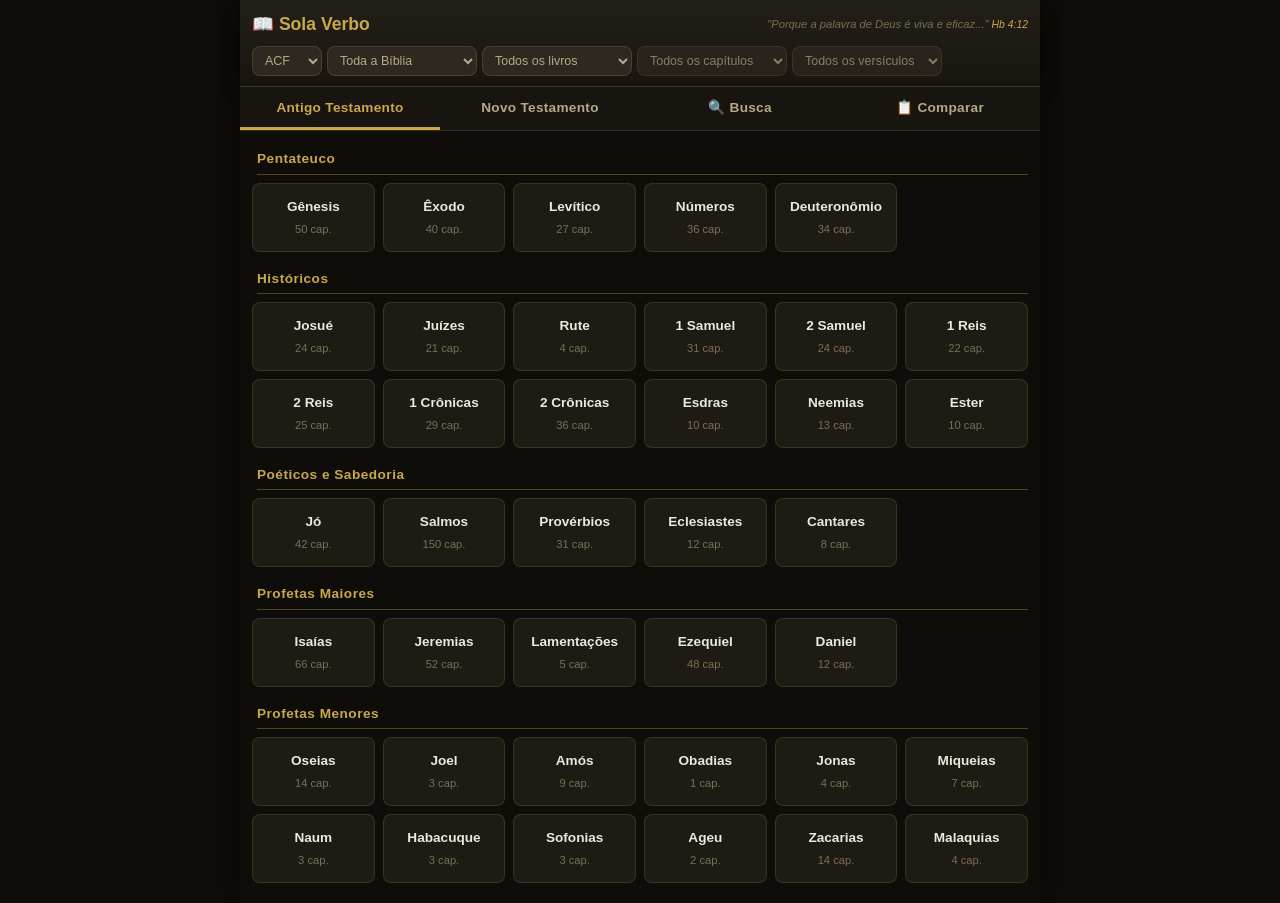
==== index.html @ 36ca5905 "destaque parágrafos" ====
<!DOCTYPE html>
<html lang="pt-BR">
<head>
    <meta charset="UTF-8">
    <meta name="viewport" content="width=device-width, initial-scale=1.0">
    
    <!-- PWA -->
    <link rel="manifest" href="manifest.json">
    <meta name="theme-color" content="#C9A84C">
    <meta name="mobile-web-app-capable" content="yes">
    <meta name="apple-mobile-web-app-capable" content="yes">
    <meta name="apple-mobile-web-app-status-bar-style" content="black-translucent">
    <meta name="apple-mobile-web-app-title" content="Sola Verbo">
    <link rel="apple-touch-icon" href="icon-192.png">

    <title>Sola Verbo - Bíblia de Estudo</title>
    <link rel="icon" type="image/svg+xml" href="favicon.svg">
    <link rel="stylesheet" href="style.css">
</head>
<body>
    <div class="app-container">
        <header class="app-header">
            <div class="header-top">
                <h1>📖 Sola Verbo</h1>
                <span class="header-verse">"Porque a palavra de Deus é viva e eficaz..." <small>Hb 4:12</small></span>
            </div>
            <div class="search-filters">
                <select id="version-selector" class="filter-select version-select">
                    <option value="ACF">ACF</option>
                    <option value="ARA">ARA</option>
                    <option value="ARC">ARC</option>
                    <option value="AS21">AS21</option>
                    <option value="JFAA">JFAA</option>
                    <option value="KJA">KJA</option>
                    <option value="KJF">KJF</option>
                    <option value="NAA">NAA</option>
                    <option value="NBV">NBV</option>
                    <option value="NTLH">NTLH</option>
                    <option value="NVI">NVI</option>
                    <option value="NVT">NVT</option>
                    <option value="TB">TB</option>
                </select>
                <select id="filter-testament" class="filter-select">
                    <option value="all">Toda a Bíblia</option>
                    <option value="old">Antigo Testamento</option>
                    <option value="new">Novo Testamento</option>
                </select>
                <select id="filter-book" class="filter-select">
                    <option value="all">Todos os livros</option>
                </select>
                <select id="filter-chapter" class="filter-select" disabled>
                    <option value="all">Todos os capítulos</option>
                </select>
                <select id="filter-verse" class="filter-select" disabled>
                    <option value="all">Todos os versículos</option>
                </select>
            </div>
        </header>

        <nav class="nav-menu">
            <button class="nav-item active" data-tab="old">Antigo Testamento</button>
            <button class="nav-item" data-tab="new">Novo Testamento</button>
            <button class="nav-item" data-tab="search">🔍 Busca</button>
            <button class="nav-item" data-tab="compare">📋 Comparar</button>
        </nav>

        <main class="main-content">
            <!-- Lista de Livros -->
            <div id="book-list" class="book-list">
                <div class="loading">Carregando livros</div>
            </div>

            <!-- Conteúdo do Capítulo -->
            <div id="chapter-content" class="chapter-content" style="display:none;">
                <div class="chapter-header">
                    <button id="back-button" class="back-button">← Voltar</button>
                    <button id="prev-chapter-btn" class="nav-chapter-btn" title="Capítulo anterior">◀</button>
                    <h2 id="chapter-title"></h2>
                    <button id="next-chapter-btn" class="nav-chapter-btn" title="Próximo capítulo">▶</button>
                    <div class="zoom-controls">
                        <button id="zoom-out-btn" class="zoom-btn" title="Diminuir texto">A-</button>
                        <span id="zoom-level" class="zoom-level">100%</span>
                        <button id="zoom-in-btn" class="zoom-btn" title="Aumentar texto">A+</button>
                        <button id="zoom-reset-btn" class="zoom-btn" title="Restaurar tamanho">↺</button>
                    </div>
                    <div class="audio-controls">
                        <button id="play-chapter" class="audio-button" title="Ouvir capítulo">🔊</button>
                        <button id="pause-chapter" class="audio-button" title="Pausar" style="display:none;">⏸️</button>
                        <button id="stop-chapter" class="audio-button" title="Parar" style="display:none;">⏹️</button>
                        <select id="audio-speed" class="audio-speed" title="Velocidade">
                            <option value="0.5">0.5x</option>
                            <option value="0.75">0.75x</option>
                            <option value="1" selected>1x</option>
                            <option value="1.25">1.25x</option>
                            <option value="1.5">1.5x</option>
                            <option value="2">2x</option>
                        </select>
                    </div>
                    <div class="search-results-nav" style="display:none;">
                        <button id="prev-result" class="nav-result">↑</button>
                        <span id="result-counter">0 de 0</span>
                        <button id="next-result" class="nav-result">↓</button>
                        <button id="show-occurrences" class="occurrences-button">📊</button>
                        <button id="clear-search" class="clear-search-button">✕ Limpar</button>
                        <span class="search-info" id="search-info"></span>
                    </div>
                </div>
                <div id="verses-container"></div>
            </div>

            <!-- Aba de Busca -->
            <div id="search-view" class="search-view" style="display:none;">
                <div class="search-page-container">
                    <div class="search-hero" id="search-hero">
                        <h2>🔍 Busca na Bíblia</h2>
                        <p>Pesquise palavras, frases ou temas em toda a Escritura</p>
                        <div class="search-bar-large">
                            <input type="text" id="search-input-main" class="search-input-large" placeholder="Digite sua busca..." autocomplete="off">
                            <div id="search-history" class="search-history"></div>
                            <button id="search-button-main" class="search-button-large">🔍 Buscar</button>
                        </div>
                        <div class="search-actions-bar">
                            <button id="home-button" class="action-button" title="Início">🏠</button>
                            <button id="favorites-button" class="action-button" title="Favoritos">⭐</button>
                            <button id="dictionary-button" class="action-button" title="Dicionário">📚</button>
                            <button id="scroll-top-button" class="action-button" title="Voltar ao topo">⬆️</button>
                        </div>
                    </div>

                    <div id="search-results-page" class="search-results-page" style="display:none;">
                        <div class="search-results-header">
                            <button id="back-from-results" class="back-button">← Nova Busca</button>
                            <h2>Resultados da Busca</h2>
                            <div class="search-results-summary" id="search-results-summary"></div>
                        </div>
                        <div class="search-results-layout">
                            <aside class="search-results-sidebar" id="search-results-sidebar">
                                <h3>📊 Ocorrências por Livro</h3>
                                <div id="results-occurrences-list"></div>
                            </aside>
                            <div class="search-results-main" id="search-results-main">
                                <div id="results-list"></div>
                            </div>
                        </div>
                    </div>
                </div>
            </div>

            <!-- Aba de Comparação -->
            <div id="compare-view-full" class="compare-view-full" style="display:none;">
                <!-- ... (mantém igual) ... -->
            </div>
        </main>

        <!-- Modais e Rodapé (mantém igual) -->
        <!-- ... -->
    </div>

    <!-- Scripts -->
    <script src="js/config.js"></script>
    <script src="js/data.js"></script>
    <script src="js/navigation.js"></script>
    <script src="js/search.js"></script>
    <script src="js/results.js"></script>
    <script src="js/study.js"></script>
    <script src="js/ui.js"></script>
    <script src="js/audio.js"></script>
    <script src="js/pages.js"></script>
    <script src="js/app.js"></script>
</body>
</html>
---- style.css ----
:root {
    --gold: #C9A84C;
    --gold-light: #F0D898;
    --gold-dark: #7A5E1E;
    --bg: #0F0D0A;
    --bg2: #181410;
    --bg3: #231F18;
    --bg4: #2E2820;
    --surface: #1E1A14;
    --border: rgba(201, 168, 76, 0.18);
    --border2: rgba(201, 168, 76, 0.35);
    --text: #EDE8DC;
    --text2: #B5A989;
    --text3: #7A6F56;
    --highlight: rgba(201, 168, 76, 0.22);
    --highlight-border: rgba(201, 168, 76, 0.7);
    --verse-num: #C9A84C;
    --radius: 12px;
    --radius-sm: 8px;
    --search-hl: rgba(255, 200, 50, 0.35);
    --fav: #E05C7A;
    --accent: #C9A84C;
    --marker-yellow: rgba(255, 235, 59, 0.25);
    --marker-green: rgba(76, 175, 80, 0.25);
    --marker-blue: rgba(33, 150, 243, 0.25);
    --marker-pink: rgba(233, 30, 99, 0.25);
    --marker-orange: rgba(255, 152, 0, 0.25);
    --note-color: #64B5F6;
    --crossref-color: #CE93D8;
}

* { margin: 0; padding: 0; box-sizing: border-box; }

body {
    font-family: -apple-system, BlinkMacSystemFont, 'Segoe UI', Roboto, Oxygen, Ubuntu, sans-serif;
    background-color: var(--bg);
    color: var(--text);
    line-height: 1.6;
    overflow-x: hidden;
}

.app-container {
    max-width: 100vw;
    min-height: 100vh;
    display: flex;
    flex-direction: column;
    background-color: var(--bg);
}

/* ============ HEADER ============ */
.app-header {
    background: linear-gradient(180deg, var(--bg3) 0%, var(--bg2) 100%);
    color: var(--text);
    padding: 10px 12px;
    border-bottom: 1px solid var(--border);
    box-shadow: 0 2px 20px rgba(0,0,0,0.3);
}

.header-top {
    display: flex;
    justify-content: space-between;
    align-items: center;
    margin-bottom: 8px;
    flex-wrap: wrap;
    gap: 8px;
}

.header-top h1 { font-size: 1.1rem; font-weight: 600; color: var(--gold); }

.header-verse { color: var(--text3); font-size: 0.7rem; font-style: italic; text-align: right; line-height: 1.3; }
.header-verse small { color: var(--gold); font-size: 0.65rem; }

/* ============ FILTROS ============ */
.search-filters { display: flex; gap: 5px; width: 100%; margin-top: 6px; }
.filter-select {
    padding: 6px 8px; border-radius: var(--radius-sm); border: 1px solid var(--border);
    background: var(--bg4); color: var(--text2); font-size: 0.78rem; cursor: pointer; flex: 1; max-width: 150px;
    transition: all 0.3s;
}
.filter-select:hover { border-color: var(--border2); }
.filter-select:focus { outline: none; border-color: var(--gold); }
.filter-select option { background: var(--bg3); color: var(--text); }
.version-select { max-width: 70px; }

/* ============ MENU DE NAVEGAÇÃO ============ */
.nav-menu {
    display: flex; background: var(--bg2); border-bottom: 1px solid var(--border);
}
.nav-item {
    flex: 1; padding: 12px 8px; border: none; background: none; color: var(--text2);
    font-weight: 600; cursor: pointer; transition: all 0.3s; border-bottom: 3px solid transparent;
    font-size: 0.85rem; letter-spacing: 0.3px; text-align: center;
}
.nav-item.active { color: var(--gold); border-bottom-color: var(--gold); }
.nav-item:hover { color: var(--gold-light); background: var(--highlight); }

/* ============ LISTA DE LIVROS ============ */
.book-list { display: block; padding: 12px; }

.category-title {
    color: var(--gold); font-size: 0.85rem; font-weight: 700; margin: 16px 0 8px 5px;
    padding-bottom: 4px; border-bottom: 1px solid var(--border2); letter-spacing: 0.5px;
}
.category-title:first-child { margin-top: 5px; }

.category-grid { display: grid; grid-template-columns: repeat(auto-fill, minmax(120px, 1fr)); gap: 8px; margin-bottom: 8px; }

.book-item {
    padding: 12px 10px; background: var(--surface); border-radius: var(--radius-sm);
    text-align: center; font-weight: 500; border: 1px solid var(--border); cursor: pointer;
    transition: all 0.3s; display: flex; flex-direction: column; justify-content: center; gap: 3px;
}
.book-item:hover { border-color: var(--gold); background: var(--highlight); transform: translateY(-2px); }
.book-item:active { transform: scale(0.95); background: var(--gold-dark); color: var(--gold-light); }
.book-name { color: var(--text); font-weight: 600; font-size: 0.85rem; }
.book-chapters { color: var(--text3); font-size: 0.7rem; font-weight: 400; }
.book-item:hover .book-chapters { color: var(--gold-light); }

/* ============ CONTEÚDO DO CAPÍTULO ============ */
.chapter-content { padding: 12px; }
.chapter-header {
    background: var(--surface); padding: 12px; border-radius: var(--radius);
    margin-bottom: 12px; border: 1px solid var(--border); display: flex; align-items: center;
    gap: 8px; flex-wrap: wrap;
}
.chapter-header h2 { flex: 1; font-size: 0.95rem; min-width: 120px; color: var(--gold-light); }
.back-button {
    padding: 6px 12px; background: var(--bg4); color: var(--text2); border: 1px solid var(--border);
    border-radius: var(--radius); cursor: pointer; font-weight: 600; transition: all 0.3s; font-size: 0.8rem;
}
.back-button:hover { background: var(--gold-dark); color: var(--gold-light); border-color: var(--border2); }

/* ============ ÁUDIO ============ */
.audio-controls { display: flex; align-items: center; gap: 4px; }
.audio-button {
    width: 30px; height: 30px; border-radius: 50%; background: var(--bg4); color: var(--text2);
    border: 1px solid var(--border); font-size: 0.8rem; cursor: pointer; transition: all 0.3s;
    display: flex; align-items: center; justify-content: center;
}
.audio-button:hover { background: var(--gold-dark); color: var(--gold-light); border-color: var(--border2); }
.audio-speed {
    padding: 5px 6px; border-radius: var(--radius-sm); border: 1px solid var(--border);
    background: var(--bg4); color: var(--text2); font-size: 0.7rem; cursor: pointer;
}
.audio-speed option { background: var(--bg3); color: var(--text); }

/* ============ RESULTADOS DE BUSCA (NAV) ============ */
.search-results-nav {
    display: flex; align-items: center; gap: 8px; background: var(--highlight);
    padding: 5px 10px; border-radius: var(--radius); font-size: 0.8rem; order: 10;
    width: 100%; justify-content: center; margin-top: 6px; flex-wrap: wrap; border: 1px solid var(--border2);
}
.nav-result {
    background: var(--gold-dark); color: var(--gold-light); border: 1px solid var(--border2);
    width: 28px; height: 28px; border-radius: 50%; cursor: pointer; font-weight: bold; font-size: 0.85rem; transition: all 0.3s;
}
.nav-result:hover { background: var(--gold); color: var(--bg); }
.occurrences-button {
    background: var(--bg4); color: var(--text2); border: 1px solid var(--border);
    padding: 4px 10px; border-radius: var(--radius-sm); cursor: pointer; font-size: 0.75rem; font-weight: bold; transition: all 0.3s;
}
.occurrences-button:hover { background: var(--gold-dark); color: var(--gold-light); border-color: var(--border2); }
.clear-search-button {
    background: var(--fav); color: white; border: none; padding: 4px 10px; border-radius: var(--radius-sm);
    cursor: pointer; font-size: 0.75rem; font-weight: bold; transition: all 0.3s; opacity: 0.8;
}
.clear-search-button:hover { opacity: 1; }
#result-counter { font-weight: bold; color: var(--gold-light); font-size: 0.8rem; }
.search-info { font-size: 0.75rem; color: var(--text3); margin-left: 5px; }

/* ============ VERSÍCULOS ============ */
.verse-container {
    background: var(--surface); padding: 10px 14px; margin: 5px 0;
    border-radius: var(--radius-sm); border: 1px solid var(--border); display: flex;
    gap: 10px; align-items: flex-start; transition: all 0.3s ease;
    border-left: 3px solid transparent; position: relative;
}
.verse-container:hover { border-color: var(--border2); transform: translateX(3px); }
.verse-number {
    min-width: 26px; height: 26px; border-radius: 50%; background: var(--gold-dark);
    color: var(--gold-light); display: flex; align-items: center; justify-content: center;
    font-size: 0.75rem; font-weight: bold; border: 1px solid var(--border2);
}
.verse-text { flex: 1; padding-top: 2px; font-size: 0.9rem; color: var(--text); line-height: 1.7; }
.verse-actions { display: flex; gap: 3px; align-items: center; }
.verse-action-btn {
    background: none; border: none; font-size: 0.85rem; cursor: pointer; padding: 3px;
    opacity: 0.5; transition: all 0.2s; border-radius: 50%; width: 26px; height: 26px;
    display: flex; align-items: center; justify-content: center;
}
.verse-action-btn:hover { opacity: 1; background: var(--border); }

/* Marca-texto */
.marker-palette {
    display: none; position: absolute; top: 100%; right: 0; background: var(--surface);
    border: 1px solid var(--border2); border-radius: var(--radius-sm); padding: 6px;
    z-index: 10; gap: 5px; box-shadow: 0 8px 25px rgba(0,0,0,0.5);
}
.marker-palette.show { display: flex; }
.marker-color { width: 24px; height: 24px; border-radius: 50%; cursor: pointer; border: 2px solid transparent; transition: all 0.2s; }
.marker-color:hover { transform: scale(1.15); border-color: var(--gold-light); }
.marker-color[data-color="yellow"] { background: var(--marker-yellow); }
.marker-color[data-color="green"] { background: var(--marker-green); }
.marker-color[data-color="blue"] { background: var(--marker-blue); }
.marker-color[data-color="pink"] { background: var(--marker-pink); }
.marker-color[data-color="orange"] { background: var(--marker-orange); }
.marker-clear { font-size: 0.65rem; color: var(--text3); cursor: pointer; padding: 3px; }

.note-indicator { font-size: 0.65rem; color: var(--note-color); margin-left: 4px; vertical-align: super; }
.verse-highlight { background: var(--search-hl) !important; border-left: 3px solid var(--gold) !important; }
.current-result { background: rgba(201,168,76,0.35) !important; border-left: 3px solid var(--gold-light) !important; animation: pulse 1.5s infinite; }
@keyframes pulse { 0%,100% { box-shadow: 0 0 0 0 rgba(201,168,76,0.4); } 50% { box-shadow: 0 0 0 8px rgba(201,168,76,0); } }
mark { background-color: var(--search-hl); color: var(--gold-light); padding: 1px 4px; border-radius: 3px; }

/* ============ NAVEGAÇÃO DE CAPÍTULOS ============ */
.chapter-navigation { display: grid; grid-template-columns: repeat(auto-fill, minmax(50px, 1fr)); gap: 6px; margin: 12px 0; }
.chapter-link {
    padding: 10px 5px; background: var(--surface); border-radius: var(--radius-sm);
    text-align: center; border: 1px solid var(--border); cursor: pointer; transition: all 0.3s;
    font-weight: 500; font-size: 0.8rem; color: var(--text2);
}
.chapter-link:hover { background: var(--highlight); color: var(--gold-light); border-color: var(--border2); transform: translateY(-2px); }

/* ============ ABA DE BUSCA ============ */
.search-view { padding: 0; }
.search-page-container { max-width: 700px; margin: 0 auto; padding: 20px 15px; }

.search-hero {
    text-align: center; padding: 30px 20px; background: var(--surface);
    border-radius: var(--radius); border: 1px solid var(--border); margin-bottom: 20px;
}
.search-hero h2 { color: var(--gold); font-size: 1.3rem; margin-bottom: 8px; }
.search-hero p { color: var(--text3); font-size: 0.85rem; margin-bottom: 20px; }

.search-bar-large { display: flex; gap: 8px; max-width: 500px; margin: 0 auto 15px; position: relative; }

.search-input-large {
    flex: 1; padding: 14px 18px; border-radius: var(--radius); border: 2px solid var(--border2);
    background: var(--bg4); color: var(--text); font-size: 1rem; transition: all 0.3s;
}
.search-input-large:focus { outline: none; border-color: var(--gold); box-shadow: 0 0 0 3px rgba(201,168,76,0.15); }
.search-input-large::placeholder { color: var(--text3); }

.search-button-large {
    padding: 14px 24px; border-radius: var(--radius); border: 2px solid var(--border2);
    background: var(--gold-dark); color: var(--gold-light); font-weight: bold;
    cursor: pointer; transition: all 0.3s; font-size: 1rem; white-space: nowrap;
}
.search-button-large:hover { background: var(--gold); color: var(--bg); border-color: var(--gold); }

.search-actions-bar { display: flex; gap: 6px; justify-content: center; }

.action-button {
    width: 32px; height: 32px; border-radius: 50%; background: var(--bg4); color: var(--text2);
    border: 1px solid var(--border); font-size: 0.9rem; cursor: pointer; transition: all 0.3s;
    display: flex; align-items: center; justify-content: center;
}
.action-button:hover { background: var(--gold-dark); color: var(--gold-light); border-color: var(--border2); transform: translateY(-2px); }

/* Histórico */
.search-history {
    position: absolute; top: 100%; left: 0; right: 0; background: var(--surface);
    border-radius: var(--radius); border: 1px solid var(--border2);
    box-shadow: 0 8px 25px rgba(0,0,0,0.5); z-index: 200; max-height: 200px;
    overflow-y: auto; display: none; margin-top: 5px;
}
.search-history.active { display: block; }
.search-history-item {
    padding: 10px 15px; cursor: pointer; border-bottom: 1px solid var(--border);
    color: var(--text); font-size: 0.85rem; display: flex; justify-content: space-between;
    align-items: center; transition: background 0.2s;
}
.search-history-item:hover { background: var(--highlight); }
.search-history-term { flex: 1; }
.search-history-count { font-size: 0.75rem; color: var(--text3); margin-left: 10px; }
.search-history-remove { background: none; border: none; color: var(--fav); cursor: pointer; font-size: 1rem; padding: 0 5px; opacity: 0.7; }
.search-history-remove:hover { opacity: 1; }
.search-history-clear { padding: 10px; text-align: center; color: var(--fav); cursor: pointer; font-size: 0.8rem; font-weight: bold; }
.search-history-clear:hover { background: var(--highlight); }

/* ============ PÁGINA DE RESULTADOS ============ */
.search-results-page { display: none; flex-direction: column; gap: 15px; }
.search-results-header {
    background: var(--surface); padding: 15px; border-radius: var(--radius);
    border: 1px solid var(--border); display: flex; align-items: center; gap: 12px; flex-wrap: wrap;
}
.search-results-header h2 { color: var(--gold); font-size: 1.1rem; flex: 1; }
.search-results-summary { width: 100%; color: var(--text2); font-size: 0.85rem; padding-top: 5px; border-top: 1px solid var(--border); }
.search-results-summary strong { color: var(--gold-light); }

.search-results-layout { display: grid; grid-template-columns: 220px 1fr; gap: 15px; }
.search-results-sidebar {
    background: var(--surface); border-radius: var(--radius); border: 1px solid var(--border);
    padding: 15px; max-height: 60vh; overflow-y: auto; align-self: start;
}
.search-results-sidebar h3 { color: var(--gold); font-size: 0.9rem; margin-bottom: 12px; padding-bottom: 8px; border-bottom: 1px solid var(--border); }

.occurrence-book-item {
    display: flex; justify-content: space-between; align-items: center; padding: 7px 10px;
    border-radius: var(--radius-sm); cursor: pointer; transition: all 0.2s; margin-bottom: 3px; font-size: 0.8rem;
}
.occurrence-book-item:hover { background: var(--highlight); }
.occurrence-book-item.active { background: var(--highlight-border); color: var(--bg); }
.occurrence-book-name { color: var(--text); flex: 1; }
.occurrence-book-badge { background: var(--gold-dark); color: var(--gold-light); padding: 2px 8px; border-radius: 10px; font-size: 0.7rem; font-weight: bold; }

.search-results-main { display: flex; flex-direction: column; gap: 8px; }

.result-card {
    background: var(--surface); border: 1px solid var(--border); border-radius: var(--radius);
    padding: 14px; cursor: pointer; transition: all 0.3s;
}
.result-card:hover { border-color: var(--border2); background: var(--highlight); transform: translateX(3px); }
.result-card-header { display: flex; justify-content: space-between; align-items: center; margin-bottom: 8px; }
.result-reference { color: var(--gold); font-weight: bold; font-size: 0.9rem; }
.result-book-badge { background: var(--bg4); color: var(--text3); padding: 2px 8px; border-radius: 8px; font-size: 0.65rem; }
.result-text { color: var(--text2); font-size: 0.85rem; line-height: 1.6; margin-bottom: 8px; }
.result-actions { display: flex; gap: 6px; }
.result-action-btn {
    background: var(--bg4); color: var(--text2); border: 1px solid var(--border);
    padding: 5px 10px; border-radius: var(--radius-sm); cursor: pointer; font-size: 0.75rem; transition: all 0.3s;
}
.result-action-btn:hover { background: var(--gold-dark); color: var(--gold-light); border-color: var(--border2); }
.results-info-bar { display: flex; justify-content: space-between; align-items: center; padding: 8px 0; color: var(--text3); font-size: 0.75rem; }
.results-sort-btn { background: none; border: 1px solid var(--border); color: var(--text2); padding: 4px 10px; border-radius: var(--radius-sm); cursor: pointer; font-size: 0.75rem; transition: all 0.2s; }
.results-sort-btn:hover { border-color: var(--border2); color: var(--gold-light); }
.no-results-full { text-align: center; padding: 60px 20px; color: var(--text3); }
.no-results-full .icon { font-size: 3rem; margin-bottom: 15px; }

/* ============ COMPARAÇÃO ============ */
.compare-view-full { padding: 15px; }
.compare-controls {
    display: flex; gap: 10px; flex-wrap: wrap; margin-bottom: 15px;
    background: var(--surface); padding: 12px; border-radius: var(--radius); border: 1px solid var(--border);
    align-items: flex-end;
}
.compare-control-item { display: flex; flex-direction: column; gap: 4px; }
.compare-control-item label { color: var(--text3); font-size: 0.7rem; }
.compare-control-item .filter-select { max-width: 140px; }
.compare-go-btn {
    padding: 8px 16px; border-radius: var(--radius-sm); border: 1px solid var(--border2);
    background: var(--gold-dark); color: var(--gold-light); cursor: pointer; font-weight: bold;
    transition: all 0.3s; font-size: 0.85rem;
}
.compare-go-btn:hover { background: var(--gold); color: var(--bg); }
.compare-panes { display: grid; grid-template-columns: 1fr 1fr; gap: 10px; }
.compare-pane-full {
    background: var(--surface); border: 1px solid var(--border); border-radius: var(--radius);
    padding: 10px; max-height: 60vh; overflow-y: auto;
}
.compare-pane-header { color: var(--gold); text-align: center; font-size: 0.9rem; padding: 20px; }

/* ============ MODAIS ============ */
.modal {
    position: fixed; top: 0; left: 0; width: 100%; height: 100%;
    background: rgba(0,0,0,0.7); z-index: 1001; display: flex; align-items: center;
    justify-content: center; backdrop-filter: blur(3px);
}
.modal-content {
    background: var(--bg2); border-radius: var(--radius); width: 90%; max-width: 550px;
    max-height: 80vh; overflow-y: auto; border: 1px solid var(--border2);
    box-shadow: 0 20px 40px rgba(0,0,0,0.6);
}
.modal-header {
    padding: 14px 18px; border-bottom: 1px solid var(--border); display: flex;
    justify-content: space-between; align-items: center; position: sticky; top: 0;
    background: var(--bg2); border-radius: var(--radius) var(--radius) 0 0; z-index: 1;
}
.modal-header h3 { margin: 0; color: var(--gold); font-size: 1rem; }
.close-button {
    background: none; border: none; font-size: 1.4rem; cursor: pointer; color: var(--text3);
    width: 32px; height: 32px; border-radius: 50%; display: flex; align-items: center;
    justify-content: center; transition: all 0.3s;
}
.close-button:hover { background: var(--highlight); color: var(--text); }

.note-textarea {
    width: 100%; min-height: 100px; background: var(--bg4); color: var(--text);
    border: 1px solid var(--border2); border-radius: var(--radius-sm); padding: 10px;
    font-family: inherit; font-size: 0.85rem; resize: vertical; margin: 8px 0;
}
.note-textarea:focus { outline: none; border-color: var(--gold); }
.save-note-btn {
    background: var(--gold-dark); color: var(--gold-light); border: 1px solid var(--border2);
    padding: 7px 14px; border-radius: var(--radius-sm); cursor: pointer; font-weight: bold;
    font-size: 0.8rem; transition: all 0.3s;
}
.save-note-btn:hover { background: var(--gold); color: var(--bg); }

.favorites-list { padding: 10px; }
.favorite-item {
    padding: 10px 12px; border-bottom: 1px solid var(--border); display: flex;
    justify-content: space-between; align-items: center; transition: background 0.3s; cursor: pointer;
}
.favorite-item:hover { background: var(--highlight); }
.favorite-verse { cursor: pointer; color: var(--text); font-weight: 500; flex: 1; font-size: 0.85rem; }
.favorite-verse:hover { color: var(--gold-light); text-decoration: underline; }
.remove-favorite {
    background: var(--fav); color: white; border: none; width: 26px; height: 26px;
    border-radius: 50%; cursor: pointer; font-size: 0.9rem; display: flex; align-items: center;
    justify-content: center; transition: all 0.2s; opacity: 0.7;
}
.remove-favorite:hover { opacity: 1; transform: scale(1.1); }
.no-favorites { text-align: center; padding: 30px; color: var(--text3); font-size: 0.9rem; }

.dictionary-item { padding: 10px 12px; border-bottom: 1px solid var(--border); cursor: pointer; transition: background 0.2s; }
.dictionary-item:hover { background: var(--highlight); }
.dictionary-term { font-weight: bold; color: var(--gold); margin-bottom: 3px; font-size: 0.9rem; }
.dictionary-definition { color: var(--text2); font-size: 0.8rem; line-height: 1.5; }

.occurrences-list { padding: 10px; }
.occurrence-item {
    padding: 10px 12px; border-bottom: 1px solid var(--border); display: flex;
    justify-content: space-between; align-items: center; transition: background 0.3s; cursor: pointer;
}
.occurrence-item:hover { background: var(--highlight); }
.occurrence-book { cursor: pointer; color: var(--text); font-weight: 500; flex: 1; font-size: 0.85rem; }
.occurrence-book:hover { color: var(--gold-light); text-decoration: underline; }
.occurrence-count {
    background: var(--gold-dark); color: var(--gold-light); padding: 4px 10px;
    border-radius: 12px; font-size: 0.75rem; font-weight: bold; border: 1px solid var(--border2);
}
.occurrence-total {
    padding: 14px; text-align: center; font-weight: bold; color: var(--gold-light);
    background: var(--highlight); border-radius: 0 0 var(--radius) var(--radius); border-top: 1px solid var(--border);
}

.content-page-wrapper { padding: 15px 18px; max-height: 60vh; overflow-y: auto; }
.content-section { margin-bottom: 18px; }
.content-section h3 { color: var(--gold); font-size: 0.95rem; margin-bottom: 8px; padding-bottom: 5px; border-bottom: 1px solid var(--border); }

/* ============ RODAPÉ ============ */
.app-footer {
    background: linear-gradient(180deg, var(--bg3) 0%, var(--bg2) 100%);
    border-top: 2px solid var(--border2); margin-top: auto; padding: 0;
}
.footer-container { max-width: 900px; margin: 0 auto; padding: 25px 18px 12px; }
.footer-top { display: grid; grid-template-columns: repeat(auto-fit, minmax(140px, 1fr)); gap: 20px; margin-bottom: 20px; padding-bottom: 15px; border-bottom: 1px solid var(--border); }
.footer-col h4 { color: var(--gold); font-size: 0.85rem; font-weight: 700; margin-bottom: 10px; }
.footer-col p { color: var(--text3); font-size: 0.75rem; line-height: 1.5; }
.footer-col ul { list-style: none; padding: 0; }
.footer-col ul li { margin-bottom: 5px; }
.footer-col ul li a { color: var(--text2); font-size: 0.75rem; text-decoration: none; transition: all 0.3s; cursor: pointer; }
.footer-col ul li a:hover { color: var(--gold-light); padding-left: 4px; }
.footer-contact li { color: var(--text3); font-size: 0.75rem; margin-bottom: 5px; }
.footer-bottom { display: flex; justify-content: space-between; align-items: center; flex-wrap: wrap; gap: 8px; font-size: 0.7rem; color: var(--text3); padding-top: 8px; }
.footer-bottom a { color: var(--text2); text-decoration: none; transition: color 0.3s; }
.footer-bottom a:hover { color: var(--gold-light); }
.footer-separator { color: var(--border2); margin: 0 6px; }

.loading { text-align: center; padding: 40px; color: var(--text3); font-size: 0.9rem; }
.loading::after { content: '...'; animation: loading 1.5s infinite; }
@keyframes loading { 0%,20%{content:'.';} 40%{content:'..';} 60%,100%{content:'...';} }

::-webkit-scrollbar { width: 5px; }
::-webkit-scrollbar-track { background: var(--bg); }
::-webkit-scrollbar-thumb { background: var(--border2); border-radius: 3px; }
::-webkit-scrollbar-thumb:hover { background: var(--gold-dark); }

@media (max-width:768px) {
    .search-results-layout { grid-template-columns: 1fr; }
    .search-results-sidebar { position: static; max-height: none; order: -1; }
    .compare-panes { grid-template-columns: 1fr; }
    .footer-top { grid-template-columns: repeat(2, 1fr); }
}

@media (max-width:480px) {
    .header-top h1 { font-size: 0.9rem; }
    .app-header { padding: 8px 10px; }
    .search-filters { flex-wrap: wrap; gap: 4px; }
    .filter-select { flex: 1 1 45%; max-width: none; font-size: 0.72rem; padding: 5px 6px; }
    .version-select { max-width: 55px; }
    .nav-item { padding: 10px 5px; font-size: 0.75rem; }
    .category-grid { grid-template-columns: repeat(3, 1fr); gap: 5px; }
    .book-item { padding: 8px 5px; font-size: 0.7rem; }
    .book-name { font-size: 0.7rem; }
    .book-chapters { font-size: 0.6rem; }
    .chapter-navigation { grid-template-columns: repeat(5,1fr); }
    .footer-top { grid-template-columns: 1fr 1fr; }
}

@media (min-width:768px) {
    .app-container { max-width: 800px; margin: 0 auto; box-shadow: 0 0 40px rgba(0,0,0,0.5); }
    .category-grid { grid-template-columns: repeat(6, 1fr); }
    .chapter-navigation { grid-template-columns: repeat(8, 1fr); }
}

/* ============ VERSÍCULOS EM PARÁGRAFO ============ */
.paragraph-toolbar {
    display: flex;
    gap: 8px;
    padding: 8px 12px;
    background: var(--surface);
    border-radius: var(--radius-sm);
    border: 1px solid var(--border);
    margin-bottom: 10px;
    position: relative;
}

.toolbar-btn {
    background: var(--bg4);
    color: var(--text2);
    border: 1px solid var(--border);
    padding: 5px 10px;
    border-radius: var(--radius-sm);
    cursor: pointer;
    font-size: 0.8rem;
    transition: all 0.2s;
}

.toolbar-btn:hover {
    background: var(--gold-dark);
    color: var(--gold-light);
    border-color: var(--border2);
}

.verse-inline {
    position: relative;
    transition: background 0.3s;
    border-radius: 3px;
    padding: 1px 2px;
    cursor: pointer;
}

.verse-inline:hover {
    background: rgba(201, 168, 76, 0.1);
    outline: 1px solid var(--border);
}

.verse-inline.selected-for-marker {
    outline: 2px solid var(--gold) !important;
    background: rgba(201, 168, 76, 0.15) !important;
}

.verse-number-inline {
    font-size: 0.65rem;
    font-weight: bold;
    color: var(--verse-num);
    margin-right: 3px;
    vertical-align: super;
    cursor: pointer;
}

.verse-text-inline {
    margin-right: 4px;
}

.verse-actions-inline {
    display: inline-block;
    opacity: 0;
    transition: opacity 0.2s;
    margin-left: 2px;
}

.verse-inline:hover .verse-actions-inline {
    opacity: 1;
}

.verse-action-btn-inline {
    background: none;
    border: none;
    font-size: 0.7rem;
    cursor: pointer;
    padding: 1px 2px;
    opacity: 0.6;
    transition: all 0.2s;
    vertical-align: middle;
}

.verse-action-btn-inline:hover {
    opacity: 1;
    transform: scale(1.2);
}

/* REMOVER - Linhas pontilhadas */
/*.verse-has-note-inline {
    border-bottom: 2px dotted var(--note-color);
}

.verse-has-crossref-inline {
    border-bottom: 2px dotted var(--crossref-color);
}*/


/* Highlight no parágrafo */
.verse-highlight {
    background: var(--search-hl) !important;
    border-radius: 3px;
}

.current-result {
    background: rgba(201,168,76,0.35) !important;
    animation: pulse 1.5s infinite;
    border-radius: 3px;
}

.verses-paragraph.compact .verse-text-inline {
    display: inline;
}

.verses-paragraph.compact .verse-inline {
    display: inline;
}

/* ============ INDICADORES DE CAPÍTULO ============ */
.chapter-start-indicator {
    text-align: center;
    margin-bottom: 20px;
    padding-bottom: 15px;
    border-bottom: 2px solid var(--border2);
}

.chapter-start-label {
    color: var(--gold);
    font-size: 0.85rem;
    font-weight: 700;
    letter-spacing: 2px;
    text-transform: uppercase;
    background: var(--surface);
    padding: 5px 20px;
    border-radius: 20px;
    border: 1px solid var(--border2);
}

/* Letra capitular (primeira letra grande) */
.first-verse {
    display: inline;
}

.drop-cap {
    float: left;
    font-size: 3.5rem;
    font-weight: 700;
    line-height: 0.8;
    margin-right: 8px;
    margin-top: 2px;
    color: var(--gold);
    font-family: 'Georgia', 'Times New Roman', serif;
    text-shadow: 1px 1px 2px rgba(0,0,0,0.5);
}

/* Indicador de fim de capítulo */
.chapter-end-indicator {
    text-align: center;
    margin-top: 25px;
    padding-top: 15px;
    border-top: 2px solid var(--border2);
    display: flex;
    align-items: center;
    justify-content: center;
    gap: 10px;
}

.chapter-end-symbol {
    color: var(--gold);
    font-size: 1.2rem;
}

.chapter-end-label {
    color: var(--text3);
    font-size: 0.75rem;
    font-style: italic;
    letter-spacing: 1px;
}

/* Botões de navegação de capítulo */
.nav-chapter-btn {
    width: 32px;
    height: 32px;
    border-radius: 50%;
    background: var(--bg4);
    color: var(--text2);
    border: 1px solid var(--border);
    font-size: 0.8rem;
    cursor: pointer;
    transition: all 0.3s;
    display: flex;
    align-items: center;
    justify-content: center;
    flex-shrink: 0;
}

.nav-chapter-btn:hover {
    background: var(--gold-dark);
    color: var(--gold-light);
    border-color: var(--border2);
}

.nav-chapter-btn:active {
    transform: scale(0.9);
}

.nav-chapter-btn:disabled {
    opacity: 0.3;
    cursor: not-allowed;
}

.nav-chapter-btn:disabled:hover {
    background: var(--bg4);
    color: var(--text2);
    border-color: var(--border);
}

/* ============ INDICADORES DE PARÁGRAFO ============ */
.verse-inline.paragraph-start {
    display: block;
    margin-top: 12px;
    text-indent: 0;
}

.verse-inline.paragraph-start::before {
    content: '';
    display: block;
    height: 8px;
}

.paragraph-marker {
    color: var(--gold);
    font-size: 0.6rem;
    margin-right: 6px;
    vertical-align: middle;
    opacity: 0.6;
}

/* Alternar visibilidade dos marcadores */
.show-paragraph-markers .paragraph-marker {
    opacity: 1;
}

.hide-paragraph-markers .paragraph-marker {
    opacity: 0;
}

/* ============ CONTROLES DE ZOOM ============ */
.zoom-controls {
    display: flex;
    align-items: center;
    gap: 4px;
    background: var(--bg4);
    border-radius: var(--radius-sm);
    padding: 3px 6px;
    border: 1px solid var(--border);
}

.zoom-btn {
    width: 28px;
    height: 28px;
    border-radius: 50%;
    background: transparent;
    color: var(--text2);
    border: none;
    font-size: 0.75rem;
    font-weight: bold;
    cursor: pointer;
    transition: all 0.2s;
    display: flex;
    align-items: center;
    justify-content: center;
}

.zoom-btn:hover {
    background: var(--gold-dark);
    color: var(--gold-light);
}

.zoom-btn:active {
    transform: scale(0.9);
}

.zoom-level {
    color: var(--text3);
    font-size: 0.7rem;
    min-width: 36px;
    text-align: center;
    cursor: pointer;
}

.zoom-level:hover {
    color: var(--gold-light);
}

.verses-paragraph {
    background: var(--surface);
    border: 1px solid var(--border);
    border-radius: var(--radius);
    padding: 20px 18px;
    line-height: 2.2;
    text-align: justify;
    font-size: 95%;
    color: var(--text);
    transition: font-size 0.3s ease;
}

/* ============ FUNDO ALTERNADO PARA PARÁGRAFOS ============ */
.paragraph-block {
    display: block;
    padding: 8px 12px;
    margin: 2px 0;
    border-radius: var(--radius-sm);
    transition: background 0.3s;
}

.paragraph-block.odd {
    background: rgba(201, 168, 76, 0.03);
}

.paragraph-block.even {
    background: rgba(201, 168, 76, 0.06);
}

.paragraph-block:hover {
    background: rgba(201, 168, 76, 0.12) !important;
}

/* Ajuste para manter o texto fluido dentro do bloco */
.paragraph-block .verse-inline {
    display: inline;
}

.paragraph-block .paragraph-marker {
    color: var(--gold);
    font-size: 0.6rem;
    margin-right: 6px;
    vertical-align: middle;
    opacity: 0.5;
}
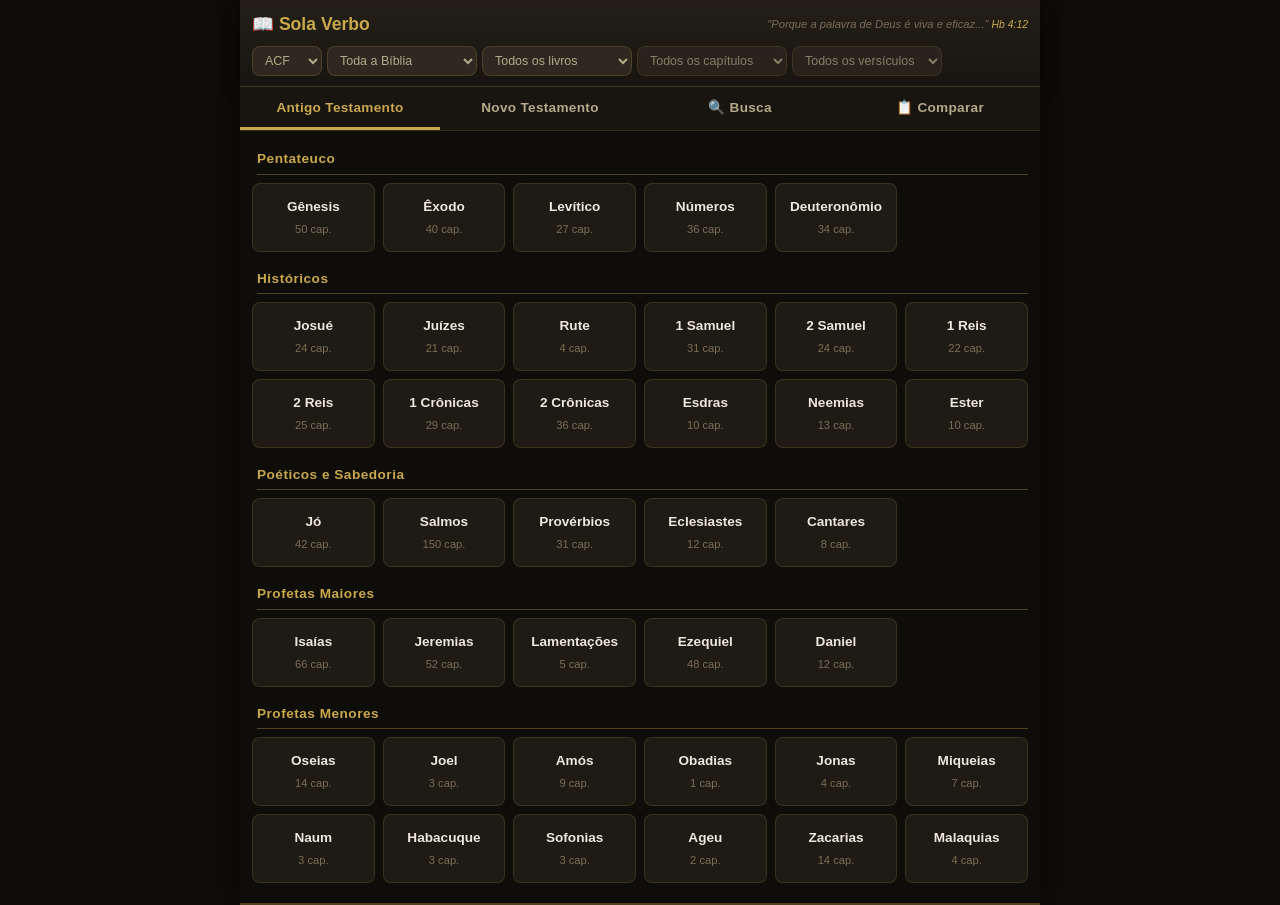
==== commit fc015ed6: "consertado, notas, referencias" ====
--- a/index.html
+++ b/index.html
@@ -1,171 +1,354 @@
 <!DOCTYPE html>
 <html lang="pt-BR">
-<head>
-    <meta charset="UTF-8">
-    <meta name="viewport" content="width=device-width, initial-scale=1.0">
-    
-    <!-- PWA -->
-    <link rel="manifest" href="manifest.json">
-    <meta name="theme-color" content="#C9A84C">
-    <meta name="mobile-web-app-capable" content="yes">
-    <meta name="apple-mobile-web-app-capable" content="yes">
-    <meta name="apple-mobile-web-app-status-bar-style" content="black-translucent">
-    <meta name="apple-mobile-web-app-title" content="Sola Verbo">
-    <link rel="apple-touch-icon" href="icon-192.png">
-
-    <title>Sola Verbo - Bíblia de Estudo</title>
-    <link rel="icon" type="image/svg+xml" href="favicon.svg">
-    <link rel="stylesheet" href="style.css">
-</head>
-<body>
-    <div class="app-container">
-        <header class="app-header">
-            <div class="header-top">
-                <h1>📖 Sola Verbo</h1>
-                <span class="header-verse">"Porque a palavra de Deus é viva e eficaz..." <small>Hb 4:12</small></span>
-            </div>
-            <div class="search-filters">
-                <select id="version-selector" class="filter-select version-select">
-                    <option value="ACF">ACF</option>
-                    <option value="ARA">ARA</option>
-                    <option value="ARC">ARC</option>
-                    <option value="AS21">AS21</option>
-                    <option value="JFAA">JFAA</option>
-                    <option value="KJA">KJA</option>
-                    <option value="KJF">KJF</option>
-                    <option value="NAA">NAA</option>
-                    <option value="NBV">NBV</option>
-                    <option value="NTLH">NTLH</option>
-                    <option value="NVI">NVI</option>
-                    <option value="NVT">NVT</option>
-                    <option value="TB">TB</option>
-                </select>
-                <select id="filter-testament" class="filter-select">
-                    <option value="all">Toda a Bíblia</option>
-                    <option value="old">Antigo Testamento</option>
-                    <option value="new">Novo Testamento</option>
-                </select>
-                <select id="filter-book" class="filter-select">
-                    <option value="all">Todos os livros</option>
-                </select>
-                <select id="filter-chapter" class="filter-select" disabled>
-                    <option value="all">Todos os capítulos</option>
-                </select>
-                <select id="filter-verse" class="filter-select" disabled>
-                    <option value="all">Todos os versículos</option>
-                </select>
-            </div>
-        </header>
-
-        <nav class="nav-menu">
-            <button class="nav-item active" data-tab="old">Antigo Testamento</button>
-            <button class="nav-item" data-tab="new">Novo Testamento</button>
-            <button class="nav-item" data-tab="search">🔍 Busca</button>
-            <button class="nav-item" data-tab="compare">📋 Comparar</button>
-        </nav>
-
-        <main class="main-content">
-            <!-- Lista de Livros -->
-            <div id="book-list" class="book-list">
-                <div class="loading">Carregando livros</div>
-            </div>
-
-            <!-- Conteúdo do Capítulo -->
-            <div id="chapter-content" class="chapter-content" style="display:none;">
-                <div class="chapter-header">
-                    <button id="back-button" class="back-button">← Voltar</button>
-                    <button id="prev-chapter-btn" class="nav-chapter-btn" title="Capítulo anterior">◀</button>
-                    <h2 id="chapter-title"></h2>
-                    <button id="next-chapter-btn" class="nav-chapter-btn" title="Próximo capítulo">▶</button>
-                    <div class="zoom-controls">
-                        <button id="zoom-out-btn" class="zoom-btn" title="Diminuir texto">A-</button>
-                        <span id="zoom-level" class="zoom-level">100%</span>
-                        <button id="zoom-in-btn" class="zoom-btn" title="Aumentar texto">A+</button>
-                        <button id="zoom-reset-btn" class="zoom-btn" title="Restaurar tamanho">↺</button>
+    <head>
+        <meta charset="UTF-8">
+        <meta name="viewport" content="width=device-width, initial-scale=1.0">
+
+        <!-- PWA -->
+        <link rel="manifest" href="manifest.json">
+        <meta name="theme-color" content="#C9A84C">
+        <meta name="mobile-web-app-capable" content="yes">
+        <meta name="apple-mobile-web-app-capable" content="yes">
+        <meta name="apple-mobile-web-app-status-bar-style"
+            content="black-translucent">
+        <meta name="apple-mobile-web-app-title" content="Sola Verbo">
+        <link rel="apple-touch-icon" href="icon-192.png">
+
+        <title>Sola Verbo - Bíblia de Estudo</title>
+        <link rel="icon" type="image/svg+xml" href="favicon.svg">
+        <link rel="stylesheet" href="style.css">
+    </head>
+    <body>
+        <div class="app-container">
+            <header class="app-header">
+                <div class="header-top">
+                    <h1>📖 Sola Verbo</h1>
+                    <span
+                        class="header-verse">"Porque a palavra de Deus é viva e eficaz..."
+                        <small>Hb 4:12</small></span>
+                </div>
+                <div class="search-filters">
+                    <select id="version-selector"
+                        class="filter-select version-select">
+                        <option value="ACF">ACF</option>
+                        <option value="ARA">ARA</option>
+                        <option value="ARC">ARC</option>
+                        <option value="AS21">AS21</option>
+                        <option value="JFAA">JFAA</option>
+                        <option value="KJA">KJA</option>
+                        <option value="KJF">KJF</option>
+                        <option value="NAA">NAA</option>
+                        <option value="NBV">NBV</option>
+                        <option value="NTLH">NTLH</option>
+                        <option value="NVI">NVI</option>
+                        <option value="NVT">NVT</option>
+                        <option value="TB">TB</option>
+                    </select>
+                    <select id="filter-testament" class="filter-select">
+                        <option value="all">Toda a Bíblia</option>
+                        <option value="old">Antigo Testamento</option>
+                        <option value="new">Novo Testamento</option>
+                    </select>
+                    <select id="filter-book" class="filter-select">
+                        <option value="all">Todos os livros</option>
+                    </select>
+                    <select id="filter-chapter" class="filter-select" disabled>
+                        <option value="all">Todos os capítulos</option>
+                    </select>
+                    <select id="filter-verse" class="filter-select" disabled>
+                        <option value="all">Todos os versículos</option>
+                    </select>
+                </div>
+            </header>
+
+            <nav class="nav-menu">
+                <button class="nav-item active" data-tab="old">Antigo
+                    Testamento</button>
+                <button class="nav-item" data-tab="new">Novo Testamento</button>
+                <button class="nav-item" data-tab="search">🔍 Busca</button>
+                <button class="nav-item" data-tab="compare">📋 Comparar</button>
+            </nav>
+
+            <main class="main-content">
+                <!-- Lista de Livros -->
+                <div id="book-list" class="book-list">
+                    <div class="loading">Carregando livros</div>
+                </div>
+
+                <!-- Conteúdo do Capítulo -->
+                <div id="chapter-content" class="chapter-content"
+                    style="display:none;">
+                    <div class="chapter-header">
+                        <button id="back-button" class="back-button">←
+                            Voltar</button>
+                        <button id="prev-chapter-btn" class="nav-chapter-btn"
+                            title="Capítulo anterior">◀</button>
+                        <h2 id="chapter-title"></h2>
+                        <button id="next-chapter-btn" class="nav-chapter-btn"
+                            title="Próximo capítulo">▶</button>
+                        <div class="zoom-controls">
+                            <button id="zoom-out-btn" class="zoom-btn"
+                                title="Diminuir texto">A-</button>
+                            <span id="zoom-level" class="zoom-level">100%</span>
+                            <button id="zoom-in-btn" class="zoom-btn"
+                                title="Aumentar texto">A+</button>
+                            <button id="zoom-reset-btn" class="zoom-btn"
+                                title="Restaurar tamanho">↺</button>
+                        </div>
+                        <div class="audio-controls">
+                            <button id="play-chapter" class="audio-button"
+                                title="Ouvir capítulo">🔊</button>
+                            <button id="pause-chapter" class="audio-button"
+                                title="Pausar" style="display:none;">⏸️</button>
+                            <button id="stop-chapter" class="audio-button"
+                                title="Parar" style="display:none;">⏹️</button>
+                            <select id="audio-speed" class="audio-speed"
+                                title="Velocidade">
+                                <option value="0.5">0.5x</option>
+                                <option value="0.75">0.75x</option>
+                                <option value="1" selected>1x</option>
+                                <option value="1.25">1.25x</option>
+                                <option value="1.5">1.5x</option>
+                                <option value="2">2x</option>
+                            </select>
+                        </div>
+                        <div class="search-results-nav" style="display:none;">
+                            <button id="prev-result"
+                                class="nav-result">↑</button>
+                            <span id="result-counter">0 de 0</span>
+                            <button id="next-result"
+                                class="nav-result">↓</button>
+                            <button id="show-occurrences"
+                                class="occurrences-button">📊</button>
+                            <button id="clear-search"
+                                class="clear-search-button">✕ Limpar</button>
+                            <span class="search-info" id="search-info"></span>
+                        </div>
                     </div>
-                    <div class="audio-controls">
-                        <button id="play-chapter" class="audio-button" title="Ouvir capítulo">🔊</button>
-                        <button id="pause-chapter" class="audio-button" title="Pausar" style="display:none;">⏸️</button>
-                        <button id="stop-chapter" class="audio-button" title="Parar" style="display:none;">⏹️</button>
-                        <select id="audio-speed" class="audio-speed" title="Velocidade">
-                            <option value="0.5">0.5x</option>
-                            <option value="0.75">0.75x</option>
-                            <option value="1" selected>1x</option>
-                            <option value="1.25">1.25x</option>
-                            <option value="1.5">1.5x</option>
-                            <option value="2">2x</option>
-                        </select>
+                    <div id="verses-container"></div>
+                </div>
+
+                <!-- Aba de Busca -->
+                <div id="search-view" class="search-view" style="display:none;">
+                    <div class="search-page-container">
+                        <div class="search-hero" id="search-hero">
+                            <h2>🔍 Busca na Bíblia</h2>
+                            <p>Pesquise palavras, frases ou temas em toda a
+                                Escritura</p>
+                            <div class="search-bar-large">
+                                <input type="text" id="search-input-main"
+                                    class="search-input-large"
+                                    placeholder="Digite sua busca..."
+                                    autocomplete="off">
+                                <div id="search-history"
+                                    class="search-history"></div>
+                                <button id="search-button-main"
+                                    class="search-button-large">🔍
+                                    Buscar</button>
+                            </div>
+                            <div class="search-actions-bar">
+                                <button id="home-button" class="action-button"
+                                    title="Início">🏠</button>
+                                <button id="favorites-button"
+                                    class="action-button"
+                                    title="Favoritos">⭐</button>
+                                <button id="dictionary-button"
+                                    class="action-button"
+                                    title="Dicionário">📚</button>
+                                <button id="scroll-top-button"
+                                    class="action-button"
+                                    title="Voltar ao topo">⬆️</button>
+                            </div>
+                        </div>
+
+                        <div id="search-results-page"
+                            class="search-results-page" style="display:none;">
+                            <div class="search-results-header">
+                                <button id="back-from-results"
+                                    class="back-button">← Nova Busca</button>
+                                <h2>Resultados da Busca</h2>
+                                <div class="search-results-summary"
+                                    id="search-results-summary"></div>
+                            </div>
+                            <div class="search-results-layout">
+                                <aside class="search-results-sidebar"
+                                    id="search-results-sidebar">
+                                    <h3>📊 Ocorrências por Livro</h3>
+                                    <div id="results-occurrences-list"></div>
+                                </aside>
+                                <div class="search-results-main"
+                                    id="search-results-main">
+                                    <div id="results-list"></div>
+                                </div>
+                            </div>
+                        </div>
                     </div>
-                    <div class="search-results-nav" style="display:none;">
-                        <button id="prev-result" class="nav-result">↑</button>
-                        <span id="result-counter">0 de 0</span>
-                        <button id="next-result" class="nav-result">↓</button>
-                        <button id="show-occurrences" class="occurrences-button">📊</button>
-                        <button id="clear-search" class="clear-search-button">✕ Limpar</button>
-                        <span class="search-info" id="search-info"></span>
+                </div>
+
+                <!-- Aba de Comparação -->
+                <div id="compare-view-full" class="compare-view-full"
+                    style="display:none;">
+                    <div class="compare-controls">
+                        <div class="compare-control-item">
+                            <label>Versão 1:</label>
+                            <select id="compare-version-1"
+                                class="filter-select">
+                                <option value="ACF">ACF</option>
+                                <option value="ARA">ARA</option>
+                                <option value="ARC">ARC</option>
+                                <option value="AS21">AS21</option>
+                                <option value="JFAA">JFAA</option>
+                                <option value="KJA">KJA</option>
+                                <option value="KJF">KJF</option>
+                                <option value="NAA">NAA</option>
+                                <option value="NBV">NBV</option>
+                                <option value="NTLH">NTLH</option>
+                                <option value="NVI">NVI</option>
+                                <option value="NVT">NVT</option>
+                                <option value="TB">TB</option>
+                            </select>
+                        </div>
+                        <div class="compare-control-item">
+                            <label>Livro:</label>
+                            <select id="compare-book" class="filter-select">
+                                <option value>Selecione um livro</option>
+                            </select>
+                        </div>
+                        <div class="compare-control-item">
+                            <label>Capítulo:</label>
+                            <select id="compare-chapter" class="filter-select"
+                                disabled>
+                                <option value>Selecione</option>
+                            </select>
+                        </div>
+                        <div class="compare-control-item">
+                            <label>Versão 2:</label>
+                            <select id="compare-version-2"
+                                class="filter-select">
+                                <option value="ACF">ACF</option>
+                                <option value="ARA" selected>ARA</option>
+                                <option value="ARC">ARC</option>
+                                <option value="AS21">AS21</option>
+                                <option value="JFAA">JFAA</option>
+                                <option value="KJA">KJA</option>
+                                <option value="KJF">KJF</option>
+                                <option value="NAA">NAA</option>
+                                <option value="NBV">NBV</option>
+                                <option value="NTLH">NTLH</option>
+                                <option value="NVI">NVI</option>
+                                <option value="NVT">NVT</option>
+                                <option value="TB">TB</option>
+                            </select>
+                        </div>
+                        <button id="compare-btn-go" class="compare-go-btn">🔄
+                            Comparar</button>
                     </div>
-                </div>
-                <div id="verses-container"></div>
-            </div>
-
-            <!-- Aba de Busca -->
-            <div id="search-view" class="search-view" style="display:none;">
-                <div class="search-page-container">
-                    <div class="search-hero" id="search-hero">
-                        <h2>🔍 Busca na Bíblia</h2>
-                        <p>Pesquise palavras, frases ou temas em toda a Escritura</p>
-                        <div class="search-bar-large">
-                            <input type="text" id="search-input-main" class="search-input-large" placeholder="Digite sua busca..." autocomplete="off">
-                            <div id="search-history" class="search-history"></div>
-                            <button id="search-button-main" class="search-button-large">🔍 Buscar</button>
-                        </div>
-                        <div class="search-actions-bar">
-                            <button id="home-button" class="action-button" title="Início">🏠</button>
-                            <button id="favorites-button" class="action-button" title="Favoritos">⭐</button>
-                            <button id="dictionary-button" class="action-button" title="Dicionário">📚</button>
-                            <button id="scroll-top-button" class="action-button" title="Voltar ao topo">⬆️</button>
+                    <div class="compare-panes">
+                        <div class="compare-pane-full" id="compare-pane-1">
+                            <div class="compare-pane-header">Selecione um livro
+                                e capítulo</div>
+                        </div>
+                        <div class="compare-pane-full" id="compare-pane-2">
+                            <div class="compare-pane-header">Selecione um livro
+                                e capítulo</div>
                         </div>
                     </div>
-
-                    <div id="search-results-page" class="search-results-page" style="display:none;">
-                        <div class="search-results-header">
-                            <button id="back-from-results" class="back-button">← Nova Busca</button>
-                            <h2>Resultados da Busca</h2>
-                            <div class="search-results-summary" id="search-results-summary"></div>
-                        </div>
-                        <div class="search-results-layout">
-                            <aside class="search-results-sidebar" id="search-results-sidebar">
-                                <h3>📊 Ocorrências por Livro</h3>
-                                <div id="results-occurrences-list"></div>
-                            </aside>
-                            <div class="search-results-main" id="search-results-main">
-                                <div id="results-list"></div>
-                            </div>
-                        </div>
-                    </div>
-                </div>
-            </div>
-
-            <!-- Aba de Comparação -->
-            <div id="compare-view-full" class="compare-view-full" style="display:none;">
-                <!-- ... (mantém igual) ... -->
-            </div>
-        </main>
-
-        <!-- Modais e Rodapé (mantém igual) -->
-        <!-- ... -->
+                </div>
+            </main>
+
+                    </main>
+
+        <!-- Modal de Nota -->
+        <div id="note-modal" class="modal" style="display:none;">
+            <div class="modal-content">
+                <div class="modal-header">
+                    <h3>📝 Nota - <span id="note-verse-ref"></span></h3>
+                    <button class="close-button" onclick="document.getElementById('note-modal').style.display='none'">×</button>
+                </div>
+                <div style="padding:15px;">
+                    <textarea id="note-textarea" class="note-textarea" placeholder="Escreva sua nota aqui..."></textarea>
+                    <button id="save-note-btn" class="save-note-btn">💾 Salvar Nota</button>
+                </div>
+            </div>
+        </div>
+
+        <!-- Modal de Referências Cruzadas -->
+        <div id="crossref-modal" class="modal" style="display:none;">
+            <div class="modal-content">
+                <div class="modal-header">
+                    <h3>🔗 Referências Cruzadas</h3>
+                    <button class="close-button" onclick="document.getElementById('crossref-modal').style.display='none'">×</button>
+                </div>
+                <div id="crossref-list" class="favorites-list"></div>
+            </div>
+        </div>
+
+        <!-- Modal de Favoritos -->
+        <div id="favorites-modal" class="modal" style="display:none;">
+            <div class="modal-content">
+                <div class="modal-header">
+                    <h3>⭐ Versículos Favoritos</h3>
+                    <button id="close-favorites" class="close-button">×</button>
+                </div>
+                <div id="favorites-list" class="favorites-list"></div>
+            </div>
+        </div>
+
+        <!-- Modal de Ocorrências -->
+        <div id="occurrences-modal" class="modal" style="display:none;">
+            <div class="modal-content">
+                <div class="modal-header">
+                    <h3>📊 Ocorrências por Livro</h3>
+                    <button id="close-occurrences" class="close-button">×</button>
+                </div>
+                <div id="occurrences-list" class="occurrences-list"></div>
+                <div id="occurrences-total" class="occurrence-total"></div>
+            </div>
+        </div>
+
+        <!-- Modal do Dicionário -->
+        <div id="dictionary-modal" class="modal" style="display:none;">
+            <div class="modal-content">
+                <div class="modal-header">
+                    <h3>📚 Dicionário Bíblico</h3>
+                    <button id="close-dictionary" class="close-button">×</button>
+                </div>
+                <div style="padding:15px;">
+                    <input type="text" id="dictionary-search" class="search-input" placeholder="Buscar termo..." style="width:100%;margin-bottom:10px;">
+                    <div id="dictionary-results" class="favorites-list"></div>
+                </div>
+            </div>
+        </div>
+
+        <!-- Modal de Conteúdo (Sobre, Contato, Notícias, Doar) -->
+        <div id="content-modal" class="modal" style="display:none;">
+            <div class="modal-content" style="max-width:650px;">
+                <div class="modal-header">
+                    <h3 id="content-title"></h3>
+                    <button class="close-button" onclick="closeContentPage()">×</button>
+                </div>
+                <div id="content-body" class="content-page-wrapper"></div>
+            </div>
+        </div>
+
+        <!-- Rodapé -->
+        <footer class="app-footer">
+            <!-- ... rodapé ... -->
+        </footer>
     </div>
 
-    <!-- Scripts -->
-    <script src="js/config.js"></script>
-    <script src="js/data.js"></script>
-    <script src="js/navigation.js"></script>
-    <script src="js/search.js"></script>
-    <script src="js/results.js"></script>
-    <script src="js/study.js"></script>
-    <script src="js/ui.js"></script>
-    <script src="js/audio.js"></script>
-    <script src="js/pages.js"></script>
-    <script src="js/app.js"></script>
-</body>
+        </div>
+
+        <!-- Scripts -->
+        <script src="js/config.js"></script>
+        <script src="js/data.js"></script>
+        <script src="js/navigation.js"></script>
+        <script src="js/search.js"></script>
+        <script src="js/results.js"></script>
+        <script src="js/study.js"></script>
+        <script src="js/ui.js"></script>
+        <script src="js/audio.js"></script>
+        <script src="js/pages.js"></script>
+        <script src="js/app.js"></script>
+    </body>
 </html>
--- a/style.css
+++ b/style.css
@@ -29,7 +29,11 @@
     --crossref-color: #CE93D8;
 }
 
-* { margin: 0; padding: 0; box-sizing: border-box; }
+* {
+    margin: 0;
+    padding: 0;
+    box-sizing: border-box;
+}
 
 body {
     font-family: -apple-system, BlinkMacSystemFont, 'Segoe UI', Roboto, Oxygen, Ubuntu, sans-serif;
@@ -53,7 +57,7 @@
     color: var(--text);
     padding: 10px 12px;
     border-bottom: 1px solid var(--border);
-    box-shadow: 0 2px 20px rgba(0,0,0,0.3);
+    box-shadow: 0 2px 20px rgba(0, 0, 0, 0.3);
 }
 
 .header-top {
@@ -65,424 +69,1462 @@
     gap: 8px;
 }
 
-.header-top h1 { font-size: 1.1rem; font-weight: 600; color: var(--gold); }
-
-.header-verse { color: var(--text3); font-size: 0.7rem; font-style: italic; text-align: right; line-height: 1.3; }
-.header-verse small { color: var(--gold); font-size: 0.65rem; }
+.header-top h1 {
+    font-size: 1.1rem;
+    font-weight: 600;
+    color: var(--gold);
+}
+
+.header-verse {
+    color: var(--text3);
+    font-size: 0.7rem;
+    font-style: italic;
+    text-align: right;
+    line-height: 1.3;
+}
+
+.header-verse small {
+    color: var(--gold);
+    font-size: 0.65rem;
+}
 
 /* ============ FILTROS ============ */
-.search-filters { display: flex; gap: 5px; width: 100%; margin-top: 6px; }
+.search-filters {
+    display: flex;
+    gap: 5px;
+    width: 100%;
+    margin-top: 6px;
+}
+
 .filter-select {
-    padding: 6px 8px; border-radius: var(--radius-sm); border: 1px solid var(--border);
-    background: var(--bg4); color: var(--text2); font-size: 0.78rem; cursor: pointer; flex: 1; max-width: 150px;
+    padding: 6px 8px;
+    border-radius: var(--radius-sm);
+    border: 1px solid var(--border);
+    background: var(--bg4);
+    color: var(--text2);
+    font-size: 0.78rem;
+    cursor: pointer;
+    flex: 1;
+    max-width: 150px;
     transition: all 0.3s;
 }
-.filter-select:hover { border-color: var(--border2); }
-.filter-select:focus { outline: none; border-color: var(--gold); }
-.filter-select option { background: var(--bg3); color: var(--text); }
-.version-select { max-width: 70px; }
+
+.filter-select:hover {
+    border-color: var(--border2);
+}
+
+.filter-select:focus {
+    outline: none;
+    border-color: var(--gold);
+}
+
+.filter-select option {
+    background: var(--bg3);
+    color: var(--text);
+}
+
+.version-select {
+    max-width: 70px;
+}
 
 /* ============ MENU DE NAVEGAÇÃO ============ */
 .nav-menu {
-    display: flex; background: var(--bg2); border-bottom: 1px solid var(--border);
-}
+    display: flex;
+    background: var(--bg2);
+    border-bottom: 1px solid var(--border);
+}
+
 .nav-item {
-    flex: 1; padding: 12px 8px; border: none; background: none; color: var(--text2);
-    font-weight: 600; cursor: pointer; transition: all 0.3s; border-bottom: 3px solid transparent;
-    font-size: 0.85rem; letter-spacing: 0.3px; text-align: center;
-}
-.nav-item.active { color: var(--gold); border-bottom-color: var(--gold); }
-.nav-item:hover { color: var(--gold-light); background: var(--highlight); }
+    flex: 1;
+    padding: 12px 8px;
+    border: none;
+    background: none;
+    color: var(--text2);
+    font-weight: 600;
+    cursor: pointer;
+    transition: all 0.3s;
+    border-bottom: 3px solid transparent;
+    font-size: 0.85rem;
+    letter-spacing: 0.3px;
+    text-align: center;
+}
+
+.nav-item.active {
+    color: var(--gold);
+    border-bottom-color: var(--gold);
+}
+
+.nav-item:hover {
+    color: var(--gold-light);
+    background: var(--highlight);
+}
 
 /* ============ LISTA DE LIVROS ============ */
-.book-list { display: block; padding: 12px; }
+.book-list {
+    display: block;
+    padding: 12px;
+}
 
 .category-title {
-    color: var(--gold); font-size: 0.85rem; font-weight: 700; margin: 16px 0 8px 5px;
-    padding-bottom: 4px; border-bottom: 1px solid var(--border2); letter-spacing: 0.5px;
-}
-.category-title:first-child { margin-top: 5px; }
-
-.category-grid { display: grid; grid-template-columns: repeat(auto-fill, minmax(120px, 1fr)); gap: 8px; margin-bottom: 8px; }
+    color: var(--gold);
+    font-size: 0.85rem;
+    font-weight: 700;
+    margin: 16px 0 8px 5px;
+    padding-bottom: 4px;
+    border-bottom: 1px solid var(--border2);
+    letter-spacing: 0.5px;
+}
+
+.category-title:first-child {
+    margin-top: 5px;
+}
+
+.category-grid {
+    display: grid;
+    grid-template-columns: repeat(auto-fill, minmax(120px, 1fr));
+    gap: 8px;
+    margin-bottom: 8px;
+}
 
 .book-item {
-    padding: 12px 10px; background: var(--surface); border-radius: var(--radius-sm);
-    text-align: center; font-weight: 500; border: 1px solid var(--border); cursor: pointer;
-    transition: all 0.3s; display: flex; flex-direction: column; justify-content: center; gap: 3px;
-}
-.book-item:hover { border-color: var(--gold); background: var(--highlight); transform: translateY(-2px); }
-.book-item:active { transform: scale(0.95); background: var(--gold-dark); color: var(--gold-light); }
-.book-name { color: var(--text); font-weight: 600; font-size: 0.85rem; }
-.book-chapters { color: var(--text3); font-size: 0.7rem; font-weight: 400; }
-.book-item:hover .book-chapters { color: var(--gold-light); }
+    padding: 12px 10px;
+    background: var(--surface);
+    border-radius: var(--radius-sm);
+    text-align: center;
+    font-weight: 500;
+    border: 1px solid var(--border);
+    cursor: pointer;
+    transition: all 0.3s;
+    display: flex;
+    flex-direction: column;
+    justify-content: center;
+    gap: 3px;
+}
+
+.book-item:hover {
+    border-color: var(--gold);
+    background: var(--highlight);
+    transform: translateY(-2px);
+}
+
+.book-item:active {
+    transform: scale(0.95);
+    background: var(--gold-dark);
+    color: var(--gold-light);
+}
+
+.book-name {
+    color: var(--text);
+    font-weight: 600;
+    font-size: 0.85rem;
+}
+
+.book-chapters {
+    color: var(--text3);
+    font-size: 0.7rem;
+    font-weight: 400;
+}
+
+.book-item:hover .book-chapters {
+    color: var(--gold-light);
+}
 
 /* ============ CONTEÚDO DO CAPÍTULO ============ */
-.chapter-content { padding: 12px; }
+.chapter-content {
+    padding: 12px;
+}
+
 .chapter-header {
-    background: var(--surface); padding: 12px; border-radius: var(--radius);
-    margin-bottom: 12px; border: 1px solid var(--border); display: flex; align-items: center;
-    gap: 8px; flex-wrap: wrap;
-}
-.chapter-header h2 { flex: 1; font-size: 0.95rem; min-width: 120px; color: var(--gold-light); }
+    background: var(--surface);
+    padding: 12px;
+    border-radius: var(--radius);
+    margin-bottom: 12px;
+    border: 1px solid var(--border);
+    display: flex;
+    align-items: center;
+    gap: 8px;
+    flex-wrap: wrap;
+}
+
+.chapter-header h2 {
+    flex: 1;
+    font-size: 0.95rem;
+    min-width: 120px;
+    color: var(--gold-light);
+}
+
 .back-button {
-    padding: 6px 12px; background: var(--bg4); color: var(--text2); border: 1px solid var(--border);
-    border-radius: var(--radius); cursor: pointer; font-weight: 600; transition: all 0.3s; font-size: 0.8rem;
-}
-.back-button:hover { background: var(--gold-dark); color: var(--gold-light); border-color: var(--border2); }
+    padding: 6px 12px;
+    background: var(--bg4);
+    color: var(--text2);
+    border: 1px solid var(--border);
+    border-radius: var(--radius);
+    cursor: pointer;
+    font-weight: 600;
+    transition: all 0.3s;
+    font-size: 0.8rem;
+}
+
+.back-button:hover {
+    background: var(--gold-dark);
+    color: var(--gold-light);
+    border-color: var(--border2);
+}
 
 /* ============ ÁUDIO ============ */
-.audio-controls { display: flex; align-items: center; gap: 4px; }
+.audio-controls {
+    display: flex;
+    align-items: center;
+    gap: 4px;
+}
+
 .audio-button {
-    width: 30px; height: 30px; border-radius: 50%; background: var(--bg4); color: var(--text2);
-    border: 1px solid var(--border); font-size: 0.8rem; cursor: pointer; transition: all 0.3s;
-    display: flex; align-items: center; justify-content: center;
-}
-.audio-button:hover { background: var(--gold-dark); color: var(--gold-light); border-color: var(--border2); }
+    width: 30px;
+    height: 30px;
+    border-radius: 50%;
+    background: var(--bg4);
+    color: var(--text2);
+    border: 1px solid var(--border);
+    font-size: 0.8rem;
+    cursor: pointer;
+    transition: all 0.3s;
+    display: flex;
+    align-items: center;
+    justify-content: center;
+}
+
+.audio-button:hover {
+    background: var(--gold-dark);
+    color: var(--gold-light);
+    border-color: var(--border2);
+}
+
 .audio-speed {
-    padding: 5px 6px; border-radius: var(--radius-sm); border: 1px solid var(--border);
-    background: var(--bg4); color: var(--text2); font-size: 0.7rem; cursor: pointer;
-}
-.audio-speed option { background: var(--bg3); color: var(--text); }
+    padding: 5px 6px;
+    border-radius: var(--radius-sm);
+    border: 1px solid var(--border);
+    background: var(--bg4);
+    color: var(--text2);
+    font-size: 0.7rem;
+    cursor: pointer;
+}
+
+.audio-speed option {
+    background: var(--bg3);
+    color: var(--text);
+}
 
 /* ============ RESULTADOS DE BUSCA (NAV) ============ */
 .search-results-nav {
-    display: flex; align-items: center; gap: 8px; background: var(--highlight);
-    padding: 5px 10px; border-radius: var(--radius); font-size: 0.8rem; order: 10;
-    width: 100%; justify-content: center; margin-top: 6px; flex-wrap: wrap; border: 1px solid var(--border2);
-}
+    display: flex;
+    align-items: center;
+    gap: 8px;
+    background: var(--highlight);
+    padding: 5px 10px;
+    border-radius: var(--radius);
+    font-size: 0.8rem;
+    order: 10;
+    width: 100%;
+    justify-content: center;
+    margin-top: 6px;
+    flex-wrap: wrap;
+    border: 1px solid var(--border2);
+}
+
 .nav-result {
-    background: var(--gold-dark); color: var(--gold-light); border: 1px solid var(--border2);
-    width: 28px; height: 28px; border-radius: 50%; cursor: pointer; font-weight: bold; font-size: 0.85rem; transition: all 0.3s;
-}
-.nav-result:hover { background: var(--gold); color: var(--bg); }
+    background: var(--gold-dark);
+    color: var(--gold-light);
+    border: 1px solid var(--border2);
+    width: 28px;
+    height: 28px;
+    border-radius: 50%;
+    cursor: pointer;
+    font-weight: bold;
+    font-size: 0.85rem;
+    transition: all 0.3s;
+}
+
+.nav-result:hover {
+    background: var(--gold);
+    color: var(--bg);
+}
+
 .occurrences-button {
-    background: var(--bg4); color: var(--text2); border: 1px solid var(--border);
-    padding: 4px 10px; border-radius: var(--radius-sm); cursor: pointer; font-size: 0.75rem; font-weight: bold; transition: all 0.3s;
-}
-.occurrences-button:hover { background: var(--gold-dark); color: var(--gold-light); border-color: var(--border2); }
+    background: var(--bg4);
+    color: var(--text2);
+    border: 1px solid var(--border);
+    padding: 4px 10px;
+    border-radius: var(--radius-sm);
+    cursor: pointer;
+    font-size: 0.75rem;
+    font-weight: bold;
+    transition: all 0.3s;
+}
+
+.occurrences-button:hover {
+    background: var(--gold-dark);
+    color: var(--gold-light);
+    border-color: var(--border2);
+}
+
 .clear-search-button {
-    background: var(--fav); color: white; border: none; padding: 4px 10px; border-radius: var(--radius-sm);
-    cursor: pointer; font-size: 0.75rem; font-weight: bold; transition: all 0.3s; opacity: 0.8;
-}
-.clear-search-button:hover { opacity: 1; }
-#result-counter { font-weight: bold; color: var(--gold-light); font-size: 0.8rem; }
-.search-info { font-size: 0.75rem; color: var(--text3); margin-left: 5px; }
+    background: var(--fav);
+    color: white;
+    border: none;
+    padding: 4px 10px;
+    border-radius: var(--radius-sm);
+    cursor: pointer;
+    font-size: 0.75rem;
+    font-weight: bold;
+    transition: all 0.3s;
+    opacity: 0.8;
+}
+
+.clear-search-button:hover {
+    opacity: 1;
+}
+
+#result-counter {
+    font-weight: bold;
+    color: var(--gold-light);
+    font-size: 0.8rem;
+}
+
+.search-info {
+    font-size: 0.75rem;
+    color: var(--text3);
+    margin-left: 5px;
+}
 
 /* ============ VERSÍCULOS ============ */
 .verse-container {
-    background: var(--surface); padding: 10px 14px; margin: 5px 0;
-    border-radius: var(--radius-sm); border: 1px solid var(--border); display: flex;
-    gap: 10px; align-items: flex-start; transition: all 0.3s ease;
-    border-left: 3px solid transparent; position: relative;
-}
-.verse-container:hover { border-color: var(--border2); transform: translateX(3px); }
+    background: var(--surface);
+    padding: 10px 14px;
+    margin: 5px 0;
+    border-radius: var(--radius-sm);
+    border: 1px solid var(--border);
+    display: flex;
+    gap: 10px;
+    align-items: flex-start;
+    transition: all 0.3s ease;
+    border-left: 3px solid transparent;
+    position: relative;
+}
+
+.verse-container:hover {
+    border-color: var(--border2);
+    transform: translateX(3px);
+}
+
 .verse-number {
-    min-width: 26px; height: 26px; border-radius: 50%; background: var(--gold-dark);
-    color: var(--gold-light); display: flex; align-items: center; justify-content: center;
-    font-size: 0.75rem; font-weight: bold; border: 1px solid var(--border2);
-}
-.verse-text { flex: 1; padding-top: 2px; font-size: 0.9rem; color: var(--text); line-height: 1.7; }
-.verse-actions { display: flex; gap: 3px; align-items: center; }
+    min-width: 26px;
+    height: 26px;
+    border-radius: 50%;
+    background: var(--gold-dark);
+    color: var(--gold-light);
+    display: flex;
+    align-items: center;
+    justify-content: center;
+    font-size: 0.75rem;
+    font-weight: bold;
+    border: 1px solid var(--border2);
+}
+
+.verse-text {
+    flex: 1;
+    padding-top: 2px;
+    font-size: 0.9rem;
+    color: var(--text);
+    line-height: 1.7;
+}
+
+.verse-actions {
+    display: flex;
+    gap: 3px;
+    align-items: center;
+}
+
 .verse-action-btn {
-    background: none; border: none; font-size: 0.85rem; cursor: pointer; padding: 3px;
-    opacity: 0.5; transition: all 0.2s; border-radius: 50%; width: 26px; height: 26px;
-    display: flex; align-items: center; justify-content: center;
-}
-.verse-action-btn:hover { opacity: 1; background: var(--border); }
+    background: none;
+    border: none;
+    font-size: 0.85rem;
+    cursor: pointer;
+    padding: 3px;
+    opacity: 0.5;
+    transition: all 0.2s;
+    border-radius: 50%;
+    width: 26px;
+    height: 26px;
+    display: flex;
+    align-items: center;
+    justify-content: center;
+}
+
+.verse-action-btn:hover {
+    opacity: 1;
+    background: var(--border);
+}
 
 /* Marca-texto */
 .marker-palette {
-    display: none; position: absolute; top: 100%; right: 0; background: var(--surface);
-    border: 1px solid var(--border2); border-radius: var(--radius-sm); padding: 6px;
-    z-index: 10; gap: 5px; box-shadow: 0 8px 25px rgba(0,0,0,0.5);
-}
-.marker-palette.show { display: flex; }
-.marker-color { width: 24px; height: 24px; border-radius: 50%; cursor: pointer; border: 2px solid transparent; transition: all 0.2s; }
-.marker-color:hover { transform: scale(1.15); border-color: var(--gold-light); }
-.marker-color[data-color="yellow"] { background: var(--marker-yellow); }
-.marker-color[data-color="green"] { background: var(--marker-green); }
-.marker-color[data-color="blue"] { background: var(--marker-blue); }
-.marker-color[data-color="pink"] { background: var(--marker-pink); }
-.marker-color[data-color="orange"] { background: var(--marker-orange); }
-.marker-clear { font-size: 0.65rem; color: var(--text3); cursor: pointer; padding: 3px; }
-
-.note-indicator { font-size: 0.65rem; color: var(--note-color); margin-left: 4px; vertical-align: super; }
-.verse-highlight { background: var(--search-hl) !important; border-left: 3px solid var(--gold) !important; }
-.current-result { background: rgba(201,168,76,0.35) !important; border-left: 3px solid var(--gold-light) !important; animation: pulse 1.5s infinite; }
-@keyframes pulse { 0%,100% { box-shadow: 0 0 0 0 rgba(201,168,76,0.4); } 50% { box-shadow: 0 0 0 8px rgba(201,168,76,0); } }
-mark { background-color: var(--search-hl); color: var(--gold-light); padding: 1px 4px; border-radius: 3px; }
+    display: none;
+    position: absolute;
+    top: 100%;
+    right: 0;
+    background: var(--surface);
+    border: 1px solid var(--border2);
+    border-radius: var(--radius-sm);
+    padding: 6px;
+    z-index: 10;
+    gap: 5px;
+    box-shadow: 0 8px 25px rgba(0, 0, 0, 0.5);
+}
+
+.marker-palette.show {
+    display: flex;
+}
+
+.marker-color {
+    width: 24px;
+    height: 24px;
+    border-radius: 50%;
+    cursor: pointer;
+    border: 2px solid transparent;
+    transition: all 0.2s;
+}
+
+.marker-color:hover {
+    transform: scale(1.15);
+    border-color: var(--gold-light);
+}
+
+.marker-color[data-color="yellow"] {
+    background: var(--marker-yellow);
+}
+
+.marker-color[data-color="green"] {
+    background: var(--marker-green);
+}
+
+.marker-color[data-color="blue"] {
+    background: var(--marker-blue);
+}
+
+.marker-color[data-color="pink"] {
+    background: var(--marker-pink);
+}
+
+.marker-color[data-color="orange"] {
+    background: var(--marker-orange);
+}
+
+.marker-clear {
+    font-size: 0.65rem;
+    color: var(--text3);
+    cursor: pointer;
+    padding: 3px;
+}
+
+.note-indicator {
+    font-size: 0.65rem;
+    color: var(--note-color);
+    margin-left: 4px;
+    vertical-align: super;
+}
+
+.verse-highlight {
+    background: var(--search-hl) !important;
+    border-left: 3px solid var(--gold) !important;
+}
+
+.current-result {
+    background: rgba(201, 168, 76, 0.35) !important;
+    border-left: 3px solid var(--gold-light) !important;
+    animation: pulse 1.5s infinite;
+}
+
+@keyframes pulse {
+
+    0%,
+    100% {
+        box-shadow: 0 0 0 0 rgba(201, 168, 76, 0.4);
+    }
+
+    50% {
+        box-shadow: 0 0 0 8px rgba(201, 168, 76, 0);
+    }
+}
+
+mark {
+    background-color: var(--search-hl);
+    color: var(--gold-light);
+    padding: 1px 4px;
+    border-radius: 3px;
+}
 
 /* ============ NAVEGAÇÃO DE CAPÍTULOS ============ */
-.chapter-navigation { display: grid; grid-template-columns: repeat(auto-fill, minmax(50px, 1fr)); gap: 6px; margin: 12px 0; }
+.chapter-navigation {
+    display: grid;
+    grid-template-columns: repeat(auto-fill, minmax(50px, 1fr));
+    gap: 6px;
+    margin: 12px 0;
+}
+
 .chapter-link {
-    padding: 10px 5px; background: var(--surface); border-radius: var(--radius-sm);
-    text-align: center; border: 1px solid var(--border); cursor: pointer; transition: all 0.3s;
-    font-weight: 500; font-size: 0.8rem; color: var(--text2);
-}
-.chapter-link:hover { background: var(--highlight); color: var(--gold-light); border-color: var(--border2); transform: translateY(-2px); }
+    padding: 10px 5px;
+    background: var(--surface);
+    border-radius: var(--radius-sm);
+    text-align: center;
+    border: 1px solid var(--border);
+    cursor: pointer;
+    transition: all 0.3s;
+    font-weight: 500;
+    font-size: 0.8rem;
+    color: var(--text2);
+}
+
+.chapter-link:hover {
+    background: var(--highlight);
+    color: var(--gold-light);
+    border-color: var(--border2);
+    transform: translateY(-2px);
+}
 
 /* ============ ABA DE BUSCA ============ */
-.search-view { padding: 0; }
-.search-page-container { max-width: 700px; margin: 0 auto; padding: 20px 15px; }
+.search-view {
+    padding: 0;
+}
+
+.search-page-container {
+    max-width: 700px;
+    margin: 0 auto;
+    padding: 20px 15px;
+}
 
 .search-hero {
-    text-align: center; padding: 30px 20px; background: var(--surface);
-    border-radius: var(--radius); border: 1px solid var(--border); margin-bottom: 20px;
-}
-.search-hero h2 { color: var(--gold); font-size: 1.3rem; margin-bottom: 8px; }
-.search-hero p { color: var(--text3); font-size: 0.85rem; margin-bottom: 20px; }
-
-.search-bar-large { display: flex; gap: 8px; max-width: 500px; margin: 0 auto 15px; position: relative; }
+    text-align: center;
+    padding: 30px 20px;
+    background: var(--surface);
+    border-radius: var(--radius);
+    border: 1px solid var(--border);
+    margin-bottom: 20px;
+}
+
+.search-hero h2 {
+    color: var(--gold);
+    font-size: 1.3rem;
+    margin-bottom: 8px;
+}
+
+.search-hero p {
+    color: var(--text3);
+    font-size: 0.85rem;
+    margin-bottom: 20px;
+}
+
+.search-bar-large {
+    display: flex;
+    gap: 8px;
+    max-width: 500px;
+    margin: 0 auto 15px;
+    position: relative;
+}
 
 .search-input-large {
-    flex: 1; padding: 14px 18px; border-radius: var(--radius); border: 2px solid var(--border2);
-    background: var(--bg4); color: var(--text); font-size: 1rem; transition: all 0.3s;
-}
-.search-input-large:focus { outline: none; border-color: var(--gold); box-shadow: 0 0 0 3px rgba(201,168,76,0.15); }
-.search-input-large::placeholder { color: var(--text3); }
+    flex: 1;
+    padding: 14px 18px;
+    border-radius: var(--radius);
+    border: 2px solid var(--border2);
+    background: var(--bg4);
+    color: var(--text);
+    font-size: 1rem;
+    transition: all 0.3s;
+}
+
+.search-input-large:focus {
+    outline: none;
+    border-color: var(--gold);
+    box-shadow: 0 0 0 3px rgba(201, 168, 76, 0.15);
+}
+
+.search-input-large::placeholder {
+    color: var(--text3);
+}
 
 .search-button-large {
-    padding: 14px 24px; border-radius: var(--radius); border: 2px solid var(--border2);
-    background: var(--gold-dark); color: var(--gold-light); font-weight: bold;
-    cursor: pointer; transition: all 0.3s; font-size: 1rem; white-space: nowrap;
-}
-.search-button-large:hover { background: var(--gold); color: var(--bg); border-color: var(--gold); }
-
-.search-actions-bar { display: flex; gap: 6px; justify-content: center; }
+    padding: 14px 24px;
+    border-radius: var(--radius);
+    border: 2px solid var(--border2);
+    background: var(--gold-dark);
+    color: var(--gold-light);
+    font-weight: bold;
+    cursor: pointer;
+    transition: all 0.3s;
+    font-size: 1rem;
+    white-space: nowrap;
+}
+
+.search-button-large:hover {
+    background: var(--gold);
+    color: var(--bg);
+    border-color: var(--gold);
+}
+
+.search-actions-bar {
+    display: flex;
+    gap: 6px;
+    justify-content: center;
+}
 
 .action-button {
-    width: 32px; height: 32px; border-radius: 50%; background: var(--bg4); color: var(--text2);
-    border: 1px solid var(--border); font-size: 0.9rem; cursor: pointer; transition: all 0.3s;
-    display: flex; align-items: center; justify-content: center;
-}
-.action-button:hover { background: var(--gold-dark); color: var(--gold-light); border-color: var(--border2); transform: translateY(-2px); }
+    width: 32px;
+    height: 32px;
+    border-radius: 50%;
+    background: var(--bg4);
+    color: var(--text2);
+    border: 1px solid var(--border);
+    font-size: 0.9rem;
+    cursor: pointer;
+    transition: all 0.3s;
+    display: flex;
+    align-items: center;
+    justify-content: center;
+}
+
+.action-button:hover {
+    background: var(--gold-dark);
+    color: var(--gold-light);
+    border-color: var(--border2);
+    transform: translateY(-2px);
+}
 
 /* Histórico */
 .search-history {
-    position: absolute; top: 100%; left: 0; right: 0; background: var(--surface);
-    border-radius: var(--radius); border: 1px solid var(--border2);
-    box-shadow: 0 8px 25px rgba(0,0,0,0.5); z-index: 200; max-height: 200px;
-    overflow-y: auto; display: none; margin-top: 5px;
-}
-.search-history.active { display: block; }
+    position: absolute;
+    top: 100%;
+    left: 0;
+    right: 0;
+    background: var(--surface);
+    border-radius: var(--radius);
+    border: 1px solid var(--border2);
+    box-shadow: 0 8px 25px rgba(0, 0, 0, 0.5);
+    z-index: 200;
+    max-height: 200px;
+    overflow-y: auto;
+    display: none;
+    margin-top: 5px;
+}
+
+.search-history.active {
+    display: block;
+}
+
 .search-history-item {
-    padding: 10px 15px; cursor: pointer; border-bottom: 1px solid var(--border);
-    color: var(--text); font-size: 0.85rem; display: flex; justify-content: space-between;
-    align-items: center; transition: background 0.2s;
-}
-.search-history-item:hover { background: var(--highlight); }
-.search-history-term { flex: 1; }
-.search-history-count { font-size: 0.75rem; color: var(--text3); margin-left: 10px; }
-.search-history-remove { background: none; border: none; color: var(--fav); cursor: pointer; font-size: 1rem; padding: 0 5px; opacity: 0.7; }
-.search-history-remove:hover { opacity: 1; }
-.search-history-clear { padding: 10px; text-align: center; color: var(--fav); cursor: pointer; font-size: 0.8rem; font-weight: bold; }
-.search-history-clear:hover { background: var(--highlight); }
+    padding: 10px 15px;
+    cursor: pointer;
+    border-bottom: 1px solid var(--border);
+    color: var(--text);
+    font-size: 0.85rem;
+    display: flex;
+    justify-content: space-between;
+    align-items: center;
+    transition: background 0.2s;
+}
+
+.search-history-item:hover {
+    background: var(--highlight);
+}
+
+.search-history-term {
+    flex: 1;
+}
+
+.search-history-count {
+    font-size: 0.75rem;
+    color: var(--text3);
+    margin-left: 10px;
+}
+
+.search-history-remove {
+    background: none;
+    border: none;
+    color: var(--fav);
+    cursor: pointer;
+    font-size: 1rem;
+    padding: 0 5px;
+    opacity: 0.7;
+}
+
+.search-history-remove:hover {
+    opacity: 1;
+}
+
+.search-history-clear {
+    padding: 10px;
+    text-align: center;
+    color: var(--fav);
+    cursor: pointer;
+    font-size: 0.8rem;
+    font-weight: bold;
+}
+
+.search-history-clear:hover {
+    background: var(--highlight);
+}
 
 /* ============ PÁGINA DE RESULTADOS ============ */
-.search-results-page { display: none; flex-direction: column; gap: 15px; }
+.search-results-page {
+    display: none;
+    flex-direction: column;
+    gap: 15px;
+}
+
 .search-results-header {
-    background: var(--surface); padding: 15px; border-radius: var(--radius);
-    border: 1px solid var(--border); display: flex; align-items: center; gap: 12px; flex-wrap: wrap;
-}
-.search-results-header h2 { color: var(--gold); font-size: 1.1rem; flex: 1; }
-.search-results-summary { width: 100%; color: var(--text2); font-size: 0.85rem; padding-top: 5px; border-top: 1px solid var(--border); }
-.search-results-summary strong { color: var(--gold-light); }
-
-.search-results-layout { display: grid; grid-template-columns: 220px 1fr; gap: 15px; }
+    background: var(--surface);
+    padding: 15px;
+    border-radius: var(--radius);
+    border: 1px solid var(--border);
+    display: flex;
+    align-items: center;
+    gap: 12px;
+    flex-wrap: wrap;
+}
+
+.search-results-header h2 {
+    color: var(--gold);
+    font-size: 1.1rem;
+    flex: 1;
+}
+
+.search-results-summary {
+    width: 100%;
+    color: var(--text2);
+    font-size: 0.85rem;
+    padding-top: 5px;
+    border-top: 1px solid var(--border);
+}
+
+.search-results-summary strong {
+    color: var(--gold-light);
+}
+
+.search-results-layout {
+    display: grid;
+    grid-template-columns: 220px 1fr;
+    gap: 15px;
+}
+
 .search-results-sidebar {
-    background: var(--surface); border-radius: var(--radius); border: 1px solid var(--border);
-    padding: 15px; max-height: 60vh; overflow-y: auto; align-self: start;
-}
-.search-results-sidebar h3 { color: var(--gold); font-size: 0.9rem; margin-bottom: 12px; padding-bottom: 8px; border-bottom: 1px solid var(--border); }
+    background: var(--surface);
+    border-radius: var(--radius);
+    border: 1px solid var(--border);
+    padding: 15px;
+    max-height: 60vh;
+    overflow-y: auto;
+    align-self: start;
+}
+
+.search-results-sidebar h3 {
+    color: var(--gold);
+    font-size: 0.9rem;
+    margin-bottom: 12px;
+    padding-bottom: 8px;
+    border-bottom: 1px solid var(--border);
+}
 
 .occurrence-book-item {
-    display: flex; justify-content: space-between; align-items: center; padding: 7px 10px;
-    border-radius: var(--radius-sm); cursor: pointer; transition: all 0.2s; margin-bottom: 3px; font-size: 0.8rem;
-}
-.occurrence-book-item:hover { background: var(--highlight); }
-.occurrence-book-item.active { background: var(--highlight-border); color: var(--bg); }
-.occurrence-book-name { color: var(--text); flex: 1; }
-.occurrence-book-badge { background: var(--gold-dark); color: var(--gold-light); padding: 2px 8px; border-radius: 10px; font-size: 0.7rem; font-weight: bold; }
-
-.search-results-main { display: flex; flex-direction: column; gap: 8px; }
+    display: flex;
+    justify-content: space-between;
+    align-items: center;
+    padding: 7px 10px;
+    border-radius: var(--radius-sm);
+    cursor: pointer;
+    transition: all 0.2s;
+    margin-bottom: 3px;
+    font-size: 0.8rem;
+}
+
+.occurrence-book-item:hover {
+    background: var(--highlight);
+}
+
+.occurrence-book-item.active {
+    background: var(--highlight-border);
+    color: var(--bg);
+}
+
+.occurrence-book-name {
+    color: var(--text);
+    flex: 1;
+}
+
+.occurrence-book-badge {
+    background: var(--gold-dark);
+    color: var(--gold-light);
+    padding: 2px 8px;
+    border-radius: 10px;
+    font-size: 0.7rem;
+    font-weight: bold;
+}
+
+.search-results-main {
+    display: flex;
+    flex-direction: column;
+    gap: 8px;
+}
 
 .result-card {
-    background: var(--surface); border: 1px solid var(--border); border-radius: var(--radius);
-    padding: 14px; cursor: pointer; transition: all 0.3s;
-}
-.result-card:hover { border-color: var(--border2); background: var(--highlight); transform: translateX(3px); }
-.result-card-header { display: flex; justify-content: space-between; align-items: center; margin-bottom: 8px; }
-.result-reference { color: var(--gold); font-weight: bold; font-size: 0.9rem; }
-.result-book-badge { background: var(--bg4); color: var(--text3); padding: 2px 8px; border-radius: 8px; font-size: 0.65rem; }
-.result-text { color: var(--text2); font-size: 0.85rem; line-height: 1.6; margin-bottom: 8px; }
-.result-actions { display: flex; gap: 6px; }
+    background: var(--surface);
+    border: 1px solid var(--border);
+    border-radius: var(--radius);
+    padding: 14px;
+    cursor: pointer;
+    transition: all 0.3s;
+}
+
+.result-card:hover {
+    border-color: var(--border2);
+    background: var(--highlight);
+    transform: translateX(3px);
+}
+
+.result-card-header {
+    display: flex;
+    justify-content: space-between;
+    align-items: center;
+    margin-bottom: 8px;
+}
+
+.result-reference {
+    color: var(--gold);
+    font-weight: bold;
+    font-size: 0.9rem;
+}
+
+.result-book-badge {
+    background: var(--bg4);
+    color: var(--text3);
+    padding: 2px 8px;
+    border-radius: 8px;
+    font-size: 0.65rem;
+}
+
+.result-text {
+    color: var(--text2);
+    font-size: 0.85rem;
+    line-height: 1.6;
+    margin-bottom: 8px;
+}
+
+.result-actions {
+    display: flex;
+    gap: 6px;
+}
+
 .result-action-btn {
-    background: var(--bg4); color: var(--text2); border: 1px solid var(--border);
-    padding: 5px 10px; border-radius: var(--radius-sm); cursor: pointer; font-size: 0.75rem; transition: all 0.3s;
-}
-.result-action-btn:hover { background: var(--gold-dark); color: var(--gold-light); border-color: var(--border2); }
-.results-info-bar { display: flex; justify-content: space-between; align-items: center; padding: 8px 0; color: var(--text3); font-size: 0.75rem; }
-.results-sort-btn { background: none; border: 1px solid var(--border); color: var(--text2); padding: 4px 10px; border-radius: var(--radius-sm); cursor: pointer; font-size: 0.75rem; transition: all 0.2s; }
-.results-sort-btn:hover { border-color: var(--border2); color: var(--gold-light); }
-.no-results-full { text-align: center; padding: 60px 20px; color: var(--text3); }
-.no-results-full .icon { font-size: 3rem; margin-bottom: 15px; }
+    background: var(--bg4);
+    color: var(--text2);
+    border: 1px solid var(--border);
+    padding: 5px 10px;
+    border-radius: var(--radius-sm);
+    cursor: pointer;
+    font-size: 0.75rem;
+    transition: all 0.3s;
+}
+
+.result-action-btn:hover {
+    background: var(--gold-dark);
+    color: var(--gold-light);
+    border-color: var(--border2);
+}
+
+.results-info-bar {
+    display: flex;
+    justify-content: space-between;
+    align-items: center;
+    padding: 8px 0;
+    color: var(--text3);
+    font-size: 0.75rem;
+}
+
+.results-sort-btn {
+    background: none;
+    border: 1px solid var(--border);
+    color: var(--text2);
+    padding: 4px 10px;
+    border-radius: var(--radius-sm);
+    cursor: pointer;
+    font-size: 0.75rem;
+    transition: all 0.2s;
+}
+
+.results-sort-btn:hover {
+    border-color: var(--border2);
+    color: var(--gold-light);
+}
+
+.no-results-full {
+    text-align: center;
+    padding: 60px 20px;
+    color: var(--text3);
+}
+
+.no-results-full .icon {
+    font-size: 3rem;
+    margin-bottom: 15px;
+}
 
 /* ============ COMPARAÇÃO ============ */
-.compare-view-full { padding: 15px; }
+.compare-view-full {
+    padding: 15px;
+}
+
 .compare-controls {
-    display: flex; gap: 10px; flex-wrap: wrap; margin-bottom: 15px;
-    background: var(--surface); padding: 12px; border-radius: var(--radius); border: 1px solid var(--border);
+    display: flex;
+    gap: 10px;
+    flex-wrap: wrap;
+    margin-bottom: 15px;
+    background: var(--surface);
+    padding: 12px;
+    border-radius: var(--radius);
+    border: 1px solid var(--border);
     align-items: flex-end;
 }
-.compare-control-item { display: flex; flex-direction: column; gap: 4px; }
-.compare-control-item label { color: var(--text3); font-size: 0.7rem; }
-.compare-control-item .filter-select { max-width: 140px; }
+
+.compare-control-item {
+    display: flex;
+    flex-direction: column;
+    gap: 4px;
+}
+
+.compare-control-item label {
+    color: var(--text3);
+    font-size: 0.7rem;
+}
+
+.compare-control-item .filter-select {
+    max-width: 140px;
+}
+
 .compare-go-btn {
-    padding: 8px 16px; border-radius: var(--radius-sm); border: 1px solid var(--border2);
-    background: var(--gold-dark); color: var(--gold-light); cursor: pointer; font-weight: bold;
-    transition: all 0.3s; font-size: 0.85rem;
-}
-.compare-go-btn:hover { background: var(--gold); color: var(--bg); }
-.compare-panes { display: grid; grid-template-columns: 1fr 1fr; gap: 10px; }
+    padding: 8px 16px;
+    border-radius: var(--radius-sm);
+    border: 1px solid var(--border2);
+    background: var(--gold-dark);
+    color: var(--gold-light);
+    cursor: pointer;
+    font-weight: bold;
+    transition: all 0.3s;
+    font-size: 0.85rem;
+}
+
+.compare-go-btn:hover {
+    background: var(--gold);
+    color: var(--bg);
+}
+
+.compare-panes {
+    display: grid;
+    grid-template-columns: 1fr 1fr;
+    gap: 10px;
+}
+
 .compare-pane-full {
-    background: var(--surface); border: 1px solid var(--border); border-radius: var(--radius);
-    padding: 10px; max-height: 60vh; overflow-y: auto;
-}
-.compare-pane-header { color: var(--gold); text-align: center; font-size: 0.9rem; padding: 20px; }
+    background: var(--surface);
+    border: 1px solid var(--border);
+    border-radius: var(--radius);
+    padding: 10px;
+    max-height: 60vh;
+    overflow-y: auto;
+}
+
+.compare-pane-header {
+    color: var(--gold);
+    text-align: center;
+    font-size: 0.9rem;
+    padding: 20px;
+}
 
 /* ============ MODAIS ============ */
 .modal {
-    position: fixed; top: 0; left: 0; width: 100%; height: 100%;
-    background: rgba(0,0,0,0.7); z-index: 1001; display: flex; align-items: center;
-    justify-content: center; backdrop-filter: blur(3px);
-}
+    position: fixed;
+    top: 0;
+    left: 0;
+    width: 100%;
+    height: 100%;
+    background: rgba(0, 0, 0, 0.7);
+    z-index: 1001;
+    display: flex;
+    align-items: center;
+    justify-content: center;
+    backdrop-filter: blur(3px);
+}
+
 .modal-content {
-    background: var(--bg2); border-radius: var(--radius); width: 90%; max-width: 550px;
-    max-height: 80vh; overflow-y: auto; border: 1px solid var(--border2);
-    box-shadow: 0 20px 40px rgba(0,0,0,0.6);
-}
+    background: var(--bg2);
+    border-radius: var(--radius);
+    width: 90%;
+    max-width: 550px;
+    max-height: 80vh;
+    overflow-y: auto;
+    border: 1px solid var(--border2);
+    box-shadow: 0 20px 40px rgba(0, 0, 0, 0.6);
+}
+
 .modal-header {
-    padding: 14px 18px; border-bottom: 1px solid var(--border); display: flex;
-    justify-content: space-between; align-items: center; position: sticky; top: 0;
-    background: var(--bg2); border-radius: var(--radius) var(--radius) 0 0; z-index: 1;
-}
-.modal-header h3 { margin: 0; color: var(--gold); font-size: 1rem; }
+    padding: 14px 18px;
+    border-bottom: 1px solid var(--border);
+    display: flex;
+    justify-content: space-between;
+    align-items: center;
+    position: sticky;
+    top: 0;
+    background: var(--bg2);
+    border-radius: var(--radius) var(--radius) 0 0;
+    z-index: 1;
+}
+
+.modal-header h3 {
+    margin: 0;
+    color: var(--gold);
+    font-size: 1rem;
+}
+
 .close-button {
-    background: none; border: none; font-size: 1.4rem; cursor: pointer; color: var(--text3);
-    width: 32px; height: 32px; border-radius: 50%; display: flex; align-items: center;
-    justify-content: center; transition: all 0.3s;
-}
-.close-button:hover { background: var(--highlight); color: var(--text); }
+    background: none;
+    border: none;
+    font-size: 1.4rem;
+    cursor: pointer;
+    color: var(--text3);
+    width: 32px;
+    height: 32px;
+    border-radius: 50%;
+    display: flex;
+    align-items: center;
+    justify-content: center;
+    transition: all 0.3s;
+}
+
+.close-button:hover {
+    background: var(--highlight);
+    color: var(--text);
+}
 
 .note-textarea {
-    width: 100%; min-height: 100px; background: var(--bg4); color: var(--text);
-    border: 1px solid var(--border2); border-radius: var(--radius-sm); padding: 10px;
-    font-family: inherit; font-size: 0.85rem; resize: vertical; margin: 8px 0;
-}
-.note-textarea:focus { outline: none; border-color: var(--gold); }
+    width: 100%;
+    min-height: 100px;
+    background: var(--bg4);
+    color: var(--text);
+    border: 1px solid var(--border2);
+    border-radius: var(--radius-sm);
+    padding: 10px;
+    font-family: inherit;
+    font-size: 0.85rem;
+    resize: vertical;
+    margin: 8px 0;
+}
+
+.note-textarea:focus {
+    outline: none;
+    border-color: var(--gold);
+}
+
 .save-note-btn {
-    background: var(--gold-dark); color: var(--gold-light); border: 1px solid var(--border2);
-    padding: 7px 14px; border-radius: var(--radius-sm); cursor: pointer; font-weight: bold;
-    font-size: 0.8rem; transition: all 0.3s;
-}
-.save-note-btn:hover { background: var(--gold); color: var(--bg); }
-
-.favorites-list { padding: 10px; }
+    background: var(--gold-dark);
+    color: var(--gold-light);
+    border: 1px solid var(--border2);
+    padding: 7px 14px;
+    border-radius: var(--radius-sm);
+    cursor: pointer;
+    font-weight: bold;
+    font-size: 0.8rem;
+    transition: all 0.3s;
+}
+
+.save-note-btn:hover {
+    background: var(--gold);
+    color: var(--bg);
+}
+
+.favorites-list {
+    padding: 10px;
+}
+
 .favorite-item {
-    padding: 10px 12px; border-bottom: 1px solid var(--border); display: flex;
-    justify-content: space-between; align-items: center; transition: background 0.3s; cursor: pointer;
-}
-.favorite-item:hover { background: var(--highlight); }
-.favorite-verse { cursor: pointer; color: var(--text); font-weight: 500; flex: 1; font-size: 0.85rem; }
-.favorite-verse:hover { color: var(--gold-light); text-decoration: underline; }
+    padding: 10px 12px;
+    border-bottom: 1px solid var(--border);
+    display: flex;
+    justify-content: space-between;
+    align-items: center;
+    transition: background 0.3s;
+    cursor: pointer;
+}
+
+.favorite-item:hover {
+    background: var(--highlight);
+}
+
+.favorite-verse {
+    cursor: pointer;
+    color: var(--text);
+    font-weight: 500;
+    flex: 1;
+    font-size: 0.85rem;
+}
+
+.favorite-verse:hover {
+    color: var(--gold-light);
+    text-decoration: underline;
+}
+
 .remove-favorite {
-    background: var(--fav); color: white; border: none; width: 26px; height: 26px;
-    border-radius: 50%; cursor: pointer; font-size: 0.9rem; display: flex; align-items: center;
-    justify-content: center; transition: all 0.2s; opacity: 0.7;
-}
-.remove-favorite:hover { opacity: 1; transform: scale(1.1); }
-.no-favorites { text-align: center; padding: 30px; color: var(--text3); font-size: 0.9rem; }
-
-.dictionary-item { padding: 10px 12px; border-bottom: 1px solid var(--border); cursor: pointer; transition: background 0.2s; }
-.dictionary-item:hover { background: var(--highlight); }
-.dictionary-term { font-weight: bold; color: var(--gold); margin-bottom: 3px; font-size: 0.9rem; }
-.dictionary-definition { color: var(--text2); font-size: 0.8rem; line-height: 1.5; }
-
-.occurrences-list { padding: 10px; }
+    background: var(--fav);
+    color: white;
+    border: none;
+    width: 26px;
+    height: 26px;
+    border-radius: 50%;
+    cursor: pointer;
+    font-size: 0.9rem;
+    display: flex;
+    align-items: center;
+    justify-content: center;
+    transition: all 0.2s;
+    opacity: 0.7;
+}
+
+.remove-favorite:hover {
+    opacity: 1;
+    transform: scale(1.1);
+}
+
+.no-favorites {
+    text-align: center;
+    padding: 30px;
+    color: var(--text3);
+    font-size: 0.9rem;
+}
+
+.dictionary-item {
+    padding: 10px 12px;
+    border-bottom: 1px solid var(--border);
+    cursor: pointer;
+    transition: background 0.2s;
+}
+
+.dictionary-item:hover {
+    background: var(--highlight);
+}
+
+.dictionary-term {
+    font-weight: bold;
+    color: var(--gold);
+    margin-bottom: 3px;
+    font-size: 0.9rem;
+}
+
+.dictionary-definition {
+    color: var(--text2);
+    font-size: 0.8rem;
+    line-height: 1.5;
+}
+
+.occurrences-list {
+    padding: 10px;
+}
+
 .occurrence-item {
-    padding: 10px 12px; border-bottom: 1px solid var(--border); display: flex;
-    justify-content: space-between; align-items: center; transition: background 0.3s; cursor: pointer;
-}
-.occurrence-item:hover { background: var(--highlight); }
-.occurrence-book { cursor: pointer; color: var(--text); font-weight: 500; flex: 1; font-size: 0.85rem; }
-.occurrence-book:hover { color: var(--gold-light); text-decoration: underline; }
+    padding: 10px 12px;
+    border-bottom: 1px solid var(--border);
+    display: flex;
+    justify-content: space-between;
+    align-items: center;
+    transition: background 0.3s;
+    cursor: pointer;
+}
+
+.occurrence-item:hover {
+    background: var(--highlight);
+}
+
+.occurrence-book {
+    cursor: pointer;
+    color: var(--text);
+    font-weight: 500;
+    flex: 1;
+    font-size: 0.85rem;
+}
+
+.occurrence-book:hover {
+    color: var(--gold-light);
+    text-decoration: underline;
+}
+
 .occurrence-count {
-    background: var(--gold-dark); color: var(--gold-light); padding: 4px 10px;
-    border-radius: 12px; font-size: 0.75rem; font-weight: bold; border: 1px solid var(--border2);
-}
+    background: var(--gold-dark);
+    color: var(--gold-light);
+    padding: 4px 10px;
+    border-radius: 12px;
+    font-size: 0.75rem;
+    font-weight: bold;
+    border: 1px solid var(--border2);
+}
+
 .occurrence-total {
-    padding: 14px; text-align: center; font-weight: bold; color: var(--gold-light);
-    background: var(--highlight); border-radius: 0 0 var(--radius) var(--radius); border-top: 1px solid var(--border);
-}
-
-.content-page-wrapper { padding: 15px 18px; max-height: 60vh; overflow-y: auto; }
-.content-section { margin-bottom: 18px; }
-.content-section h3 { color: var(--gold); font-size: 0.95rem; margin-bottom: 8px; padding-bottom: 5px; border-bottom: 1px solid var(--border); }
+    padding: 14px;
+    text-align: center;
+    font-weight: bold;
+    color: var(--gold-light);
+    background: var(--highlight);
+    border-radius: 0 0 var(--radius) var(--radius);
+    border-top: 1px solid var(--border);
+}
+
+.content-page-wrapper {
+    padding: 15px 18px;
+    max-height: 60vh;
+    overflow-y: auto;
+}
+
+.content-section {
+    margin-bottom: 18px;
+}
+
+.content-section h3 {
+    color: var(--gold);
+    font-size: 0.95rem;
+    margin-bottom: 8px;
+    padding-bottom: 5px;
+    border-bottom: 1px solid var(--border);
+}
 
 /* ============ RODAPÉ ============ */
 .app-footer {
     background: linear-gradient(180deg, var(--bg3) 0%, var(--bg2) 100%);
-    border-top: 2px solid var(--border2); margin-top: auto; padding: 0;
-}
-.footer-container { max-width: 900px; margin: 0 auto; padding: 25px 18px 12px; }
-.footer-top { display: grid; grid-template-columns: repeat(auto-fit, minmax(140px, 1fr)); gap: 20px; margin-bottom: 20px; padding-bottom: 15px; border-bottom: 1px solid var(--border); }
-.footer-col h4 { color: var(--gold); font-size: 0.85rem; font-weight: 700; margin-bottom: 10px; }
-.footer-col p { color: var(--text3); font-size: 0.75rem; line-height: 1.5; }
-.footer-col ul { list-style: none; padding: 0; }
-.footer-col ul li { margin-bottom: 5px; }
-.footer-col ul li a { color: var(--text2); font-size: 0.75rem; text-decoration: none; transition: all 0.3s; cursor: pointer; }
-.footer-col ul li a:hover { color: var(--gold-light); padding-left: 4px; }
-.footer-contact li { color: var(--text3); font-size: 0.75rem; margin-bottom: 5px; }
-.footer-bottom { display: flex; justify-content: space-between; align-items: center; flex-wrap: wrap; gap: 8px; font-size: 0.7rem; color: var(--text3); padding-top: 8px; }
-.footer-bottom a { color: var(--text2); text-decoration: none; transition: color 0.3s; }
-.footer-bottom a:hover { color: var(--gold-light); }
-.footer-separator { color: var(--border2); margin: 0 6px; }
-
-.loading { text-align: center; padding: 40px; color: var(--text3); font-size: 0.9rem; }
-.loading::after { content: '...'; animation: loading 1.5s infinite; }
-@keyframes loading { 0%,20%{content:'.';} 40%{content:'..';} 60%,100%{content:'...';} }
-
-::-webkit-scrollbar { width: 5px; }
-::-webkit-scrollbar-track { background: var(--bg); }
-::-webkit-scrollbar-thumb { background: var(--border2); border-radius: 3px; }
-::-webkit-scrollbar-thumb:hover { background: var(--gold-dark); }
+    border-top: 2px solid var(--border2);
+    margin-top: auto;
+    padding: 0;
+}
+
+.footer-container {
+    max-width: 900px;
+    margin: 0 auto;
+    padding: 25px 18px 12px;
+}
+
+.footer-top {
+    display: grid;
+    grid-template-columns: repeat(auto-fit, minmax(140px, 1fr));
+    gap: 20px;
+    margin-bottom: 20px;
+    padding-bottom: 15px;
+    border-bottom: 1px solid var(--border);
+}
+
+.footer-col h4 {
+    color: var(--gold);
+    font-size: 0.85rem;
+    font-weight: 700;
+    margin-bottom: 10px;
+}
+
+.footer-col p {
+    color: var(--text3);
+    font-size: 0.75rem;
+    line-height: 1.5;
+}
+
+.footer-col ul {
+    list-style: none;
+    padding: 0;
+}
+
+.footer-col ul li {
+    margin-bottom: 5px;
+}
+
+.footer-col ul li a {
+    color: var(--text2);
+    font-size: 0.75rem;
+    text-decoration: none;
+    transition: all 0.3s;
+    cursor: pointer;
+}
+
+.footer-col ul li a:hover {
+    color: var(--gold-light);
+    padding-left: 4px;
+}
+
+.footer-contact li {
+    color: var(--text3);
+    font-size: 0.75rem;
+    margin-bottom: 5px;
+}
+
+.footer-bottom {
+    display: flex;
+    justify-content: space-between;
+    align-items: center;
+    flex-wrap: wrap;
+    gap: 8px;
+    font-size: 0.7rem;
+    color: var(--text3);
+    padding-top: 8px;
+}
+
+.footer-bottom a {
+    color: var(--text2);
+    text-decoration: none;
+    transition: color 0.3s;
+}
+
+.footer-bottom a:hover {
+    color: var(--gold-light);
+}
+
+.footer-separator {
+    color: var(--border2);
+    margin: 0 6px;
+}
+
+.loading {
+    text-align: center;
+    padding: 40px;
+    color: var(--text3);
+    font-size: 0.9rem;
+}
+
+.loading::after {
+    content: '...';
+    animation: loading 1.5s infinite;
+}
+
+@keyframes loading {
+
+    0%,
+    20% {
+        content: '.';
+    }
+
+    40% {
+        content: '..';
+    }
+
+    60%,
+    100% {
+        content: '...';
+    }
+}
+
+::-webkit-scrollbar {
+    width: 5px;
+}
+
+::-webkit-scrollbar-track {
+    background: var(--bg);
+}
+
+::-webkit-scrollbar-thumb {
+    background: var(--border2);
+    border-radius: 3px;
+}
+
+::-webkit-scrollbar-thumb:hover {
+    background: var(--gold-dark);
+}
 
 @media (max-width:768px) {
-    .search-results-layout { grid-template-columns: 1fr; }
-    .search-results-sidebar { position: static; max-height: none; order: -1; }
-    .compare-panes { grid-template-columns: 1fr; }
-    .footer-top { grid-template-columns: repeat(2, 1fr); }
+    .search-results-layout {
+        grid-template-columns: 1fr;
+    }
+
+    .search-results-sidebar {
+        position: static;
+        max-height: none;
+        order: -1;
+    }
+
+    .compare-panes {
+        grid-template-columns: 1fr;
+    }
+
+    .footer-top {
+        grid-template-columns: repeat(2, 1fr);
+    }
 }
 
 @media (max-width:480px) {
-    .header-top h1 { font-size: 0.9rem; }
-    .app-header { padding: 8px 10px; }
-    .search-filters { flex-wrap: wrap; gap: 4px; }
-    .filter-select { flex: 1 1 45%; max-width: none; font-size: 0.72rem; padding: 5px 6px; }
-    .version-select { max-width: 55px; }
-    .nav-item { padding: 10px 5px; font-size: 0.75rem; }
-    .category-grid { grid-template-columns: repeat(3, 1fr); gap: 5px; }
-    .book-item { padding: 8px 5px; font-size: 0.7rem; }
-    .book-name { font-size: 0.7rem; }
-    .book-chapters { font-size: 0.6rem; }
-    .chapter-navigation { grid-template-columns: repeat(5,1fr); }
-    .footer-top { grid-template-columns: 1fr 1fr; }
+    .header-top h1 {
+        font-size: 0.9rem;
+    }
+
+    .app-header {
+        padding: 8px 10px;
+    }
+
+    .search-filters {
+        flex-wrap: wrap;
+        gap: 4px;
+    }
+
+    .filter-select {
+        flex: 1 1 45%;
+        max-width: none;
+        font-size: 0.72rem;
+        padding: 5px 6px;
+    }
+
+    .version-select {
+        max-width: 55px;
+    }
+
+    .nav-item {
+        padding: 10px 5px;
+        font-size: 0.75rem;
+    }
+
+    .category-grid {
+        grid-template-columns: repeat(3, 1fr);
+        gap: 5px;
+    }
+
+    .book-item {
+        padding: 8px 5px;
+        font-size: 0.7rem;
+    }
+
+    .book-name {
+        font-size: 0.7rem;
+    }
+
+    .book-chapters {
+        font-size: 0.6rem;
+    }
+
+    .chapter-navigation {
+        grid-template-columns: repeat(5, 1fr);
+    }
+
+    .footer-top {
+        grid-template-columns: 1fr 1fr;
+    }
 }
 
 @media (min-width:768px) {
-    .app-container { max-width: 800px; margin: 0 auto; box-shadow: 0 0 40px rgba(0,0,0,0.5); }
-    .category-grid { grid-template-columns: repeat(6, 1fr); }
-    .chapter-navigation { grid-template-columns: repeat(8, 1fr); }
+    .app-container {
+        max-width: 800px;
+        margin: 0 auto;
+        box-shadow: 0 0 40px rgba(0, 0, 0, 0.5);
+    }
+
+    .category-grid {
+        grid-template-columns: repeat(6, 1fr);
+    }
+
+    .chapter-navigation {
+        grid-template-columns: repeat(8, 1fr);
+    }
 }
 
 /* ============ VERSÍCULOS EM PARÁGRAFO ============ */
@@ -589,7 +1631,7 @@
 }
 
 .current-result {
-    background: rgba(201,168,76,0.35) !important;
+    background: rgba(201, 168, 76, 0.35) !important;
     animation: pulse 1.5s infinite;
     border-radius: 3px;
 }
@@ -636,7 +1678,7 @@
     margin-top: 2px;
     color: var(--gold);
     font-family: 'Georgia', 'Times New Roman', serif;
-    text-shadow: 1px 1px 2px rgba(0,0,0,0.5);
+    text-shadow: 1px 1px 2px rgba(0, 0, 0, 0.5);
 }
 
 /* Indicador de fim de capítulo */
@@ -823,4 +1865,39 @@
     margin-right: 6px;
     vertical-align: middle;
     opacity: 0.5;
-}+}
+
+/* ============ BOTÃO VOLTAR AO TOPO ============ */
+.back-to-top-container {
+    text-align: center;
+    margin-top: 20px;
+    padding-top: 15px;
+}
+
+.back-to-top-btn {
+    background: var(--bg4);
+    color: var(--text2);
+    border: 1px solid var(--border2);
+    padding: 10px 24px;
+    border-radius: 25px;
+    cursor: pointer;
+    font-size: 0.85rem;
+    font-weight: 600;
+    transition: all 0.3s;
+    display: inline-flex;
+    align-items: center;
+    gap: 8px;
+}
+
+.back-to-top-btn:hover {
+    background: var(--gold-dark);
+    color: var(--gold-light);
+    border-color: var(--gold);
+    transform: translateY(-3px);
+    box-shadow: 0 6px 20px rgba(0, 0, 0, 0.4);
+}
+
+.back-to-top-btn:active {
+    transform: translateY(0);
+}
+
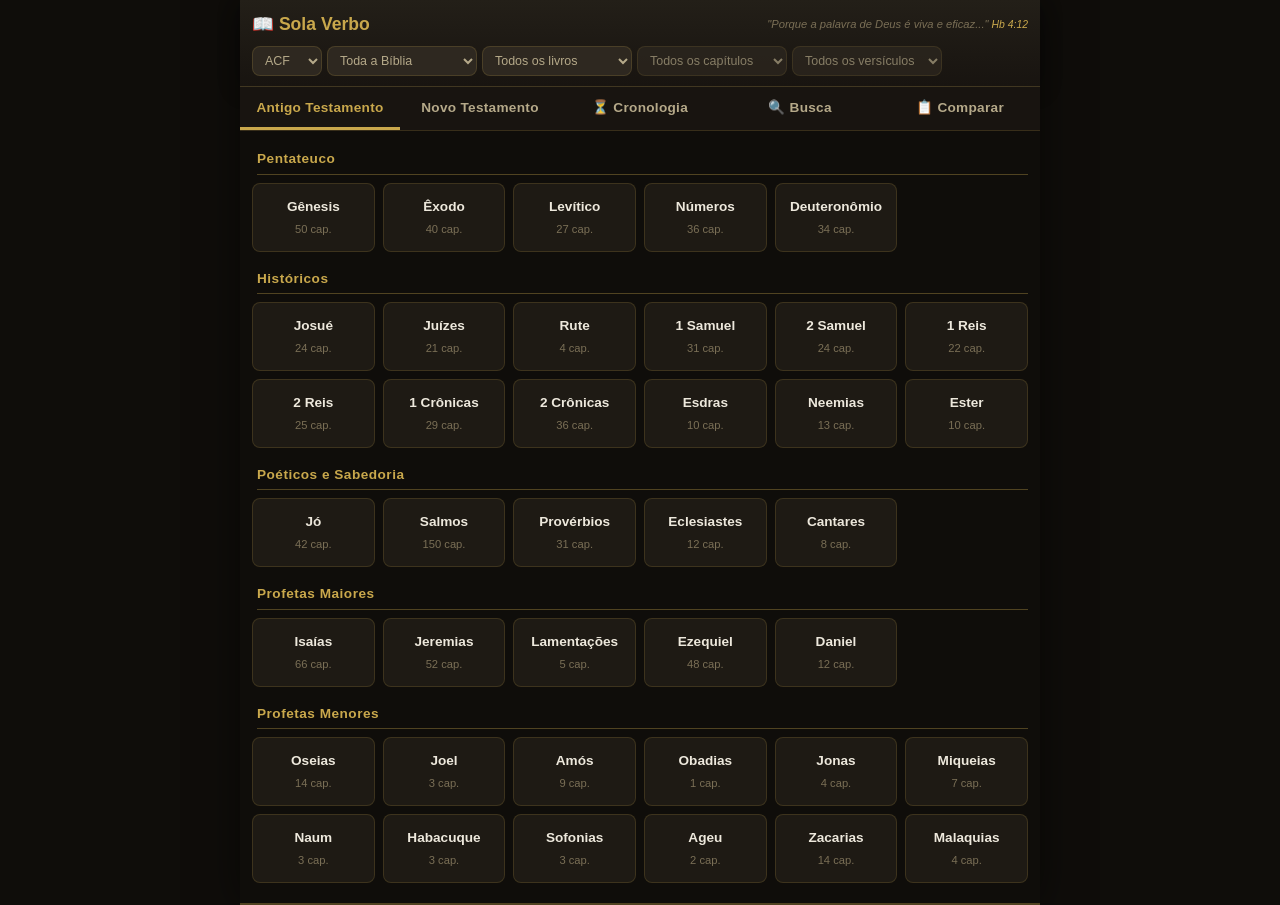
==== commit 2bb65ae9: "add cronologia" ====
--- a/index.html
+++ b/index.html
@@ -62,18 +62,36 @@
             </header>
 
             <nav class="nav-menu">
-                <button class="nav-item active" data-tab="old">Antigo
-                    Testamento</button>
-                <button class="nav-item" data-tab="new">Novo Testamento</button>
-                <button class="nav-item" data-tab="search">🔍 Busca</button>
-                <button class="nav-item" data-tab="compare">📋 Comparar</button>
-            </nav>
+    <button class="nav-item active" data-tab="old">Antigo Testamento</button>
+    <button class="nav-item" data-tab="new">Novo Testamento</button>
+    <button class="nav-item" data-tab="cronologia">⏳ Cronologia</button>
+    <button class="nav-item" data-tab="search">🔍 Busca</button>
+    <button class="nav-item" data-tab="compare">📋 Comparar</button>
+</nav>
 
             <main class="main-content">
                 <!-- Lista de Livros -->
                 <div id="book-list" class="book-list">
                     <div class="loading">Carregando livros</div>
                 </div>
+
+                <!-- Aba de Cronologia -->
+<!-- Aba de Cronologia -->
+<div id="cronologia-view" class="cronologia-view" style="display:none;">
+    <div class="cronologia-container">
+        <div class="cronologia-header">
+            <h2>⏳ Cronologia Bíblica</h2>
+            <p>Linha do tempo dos principais eventos bíblicos</p>
+            <div class="cronologia-tabs">
+                <button class="cronologia-tab active" data-cron="geral">📜 Cronologia Geral</button>
+                <button class="cronologia-tab" data-cron="evangelhos">✝️ Evangelhos</button>
+            </div>
+        </div>
+        <div id="cronologia-content" class="cronologia-content">
+            <div class="loading">Carregando cronologia</div>
+        </div>
+    </div>
+</div>
 
                 <!-- Conteúdo do Capítulo -->
                 <div id="chapter-content" class="chapter-content"
@@ -256,7 +274,6 @@
                 </div>
             </main>
 
-                    </main>
 
         <!-- Modal de Nota -->
         <div id="note-modal" class="modal" style="display:none;">
@@ -350,5 +367,6 @@
         <script src="js/audio.js"></script>
         <script src="js/pages.js"></script>
         <script src="js/app.js"></script>
+        <script src="js/cronologia.js"></script>
     </body>
 </html>
--- a/style.css
+++ b/style.css
@@ -1901,3 +1901,304 @@
     transform: translateY(0);
 }
 
+/* ============ CRONOLOGIA ============ */
+.cronologia-view {
+    padding: 15px;
+}
+
+.cronologia-container {
+    max-width: 750px;
+    margin: 0 auto;
+}
+
+.cronologia-header {
+    text-align: center;
+    padding: 20px;
+    background: var(--surface);
+    border-radius: var(--radius);
+    border: 1px solid var(--border);
+    margin-bottom: 20px;
+}
+
+.cronologia-header h2 {
+    color: var(--gold);
+    font-size: 1.2rem;
+    margin-bottom: 5px;
+}
+
+.cronologia-header p {
+    color: var(--text3);
+    font-size: 0.85rem;
+}
+
+.cronologia-section {
+    margin-bottom: 25px;
+}
+
+.cronologia-section-title {
+    color: var(--gold-light);
+    font-size: 1.1rem;
+    margin-bottom: 15px;
+    padding-bottom: 8px;
+    border-bottom: 2px solid var(--border2);
+    letter-spacing: 0.5px;
+}
+
+.cronologia-card {
+    background: var(--surface);
+    border: 1px solid var(--border);
+    border-radius: var(--radius);
+    padding: 15px;
+    margin-bottom: 12px;
+    transition: all 0.3s;
+}
+
+.cronologia-card:hover {
+    border-color: var(--border2);
+}
+
+.cronologia-card-title {
+    color: var(--gold);
+    font-size: 0.9rem;
+    margin-bottom: 10px;
+    padding-bottom: 6px;
+    border-bottom: 1px solid var(--border);
+}
+
+.cronologia-list {
+    list-style: none;
+    padding: 0;
+}
+
+.cronologia-item {
+    color: var(--text2);
+    font-size: 0.82rem;
+    padding: 4px 0 4px 15px;
+    position: relative;
+    line-height: 1.5;
+}
+
+.cronologia-item::before {
+    content: '•';
+    color: var(--gold);
+    position: absolute;
+    left: 0;
+    font-size: 1rem;
+}
+
+.cronologia-figuras {
+    display: flex;
+    flex-wrap: wrap;
+    gap: 8px;
+}
+
+.cronologia-tag {
+    background: var(--bg4);
+    color: var(--gold-light);
+    padding: 5px 12px;
+    border-radius: 15px;
+    font-size: 0.8rem;
+    border: 1px solid var(--border);
+}
+
+.cronologia-timeline-compact {
+    display: flex;
+    flex-direction: column;
+    gap: 6px;
+}
+
+.cronologia-rei {
+    display: flex;
+    justify-content: space-between;
+    align-items: center;
+    padding: 6px 10px;
+    background: var(--bg4);
+    border-radius: var(--radius-sm);
+    font-size: 0.8rem;
+}
+
+.rei-nome {
+    color: var(--text);
+    font-weight: 500;
+}
+
+.rei-periodo {
+    color: var(--text3);
+    font-size: 0.75rem;
+}
+
+.cronologia-dois-reinos {
+    display: grid;
+    grid-template-columns: 1fr 1fr;
+    gap: 12px;
+}
+
+.cronologia-reino {
+    background: var(--bg4);
+    border-radius: var(--radius-sm);
+    padding: 12px;
+}
+
+.reino-titulo {
+    color: var(--gold);
+    font-size: 0.8rem;
+    margin-bottom: 8px;
+    padding-bottom: 4px;
+    border-bottom: 1px solid var(--border);
+}
+
+.cronologia-evento-destaque {
+    display: flex;
+    justify-content: space-between;
+    align-items: center;
+    padding: 6px 10px;
+    background: rgba(201, 168, 76, 0.1);
+    border-radius: var(--radius-sm);
+    font-size: 0.8rem;
+    margin-top: 4px;
+    border-left: 3px solid var(--gold);
+}
+
+.evento-data {
+    color: var(--gold);
+    font-weight: bold;
+}
+
+.evento-data-peq {
+    color: var(--gold);
+    font-size: 0.7rem;
+    margin-left: 5px;
+}
+
+.cronologia-fonte {
+    text-align: center;
+    color: var(--text3);
+    font-size: 0.7rem;
+    margin-top: 20px;
+    padding: 10px;
+    font-style: italic;
+}
+
+@media (max-width: 600px) {
+    .cronologia-dois-reinos {
+        grid-template-columns: 1fr;
+    }
+}
+
+/* Sub-abas da cronologia */
+.cronologia-tabs {
+    display: flex;
+    gap: 8px;
+    justify-content: center;
+    margin-top: 15px;
+}
+
+.cronologia-tab {
+    padding: 8px 16px;
+    border-radius: var(--radius-sm);
+    border: 1px solid var(--border);
+    background: var(--bg4);
+    color: var(--text2);
+    cursor: pointer;
+    font-size: 0.8rem;
+    font-weight: 600;
+    transition: all 0.3s;
+}
+
+.cronologia-tab.active {
+    background: var(--gold-dark);
+    color: var(--gold-light);
+    border-color: var(--border2);
+}
+
+.cronologia-tab:hover {
+    border-color: var(--border2);
+    color: var(--gold-light);
+}
+
+/* Estilos para os eventos da cronologia dos evangelhos */
+.cronologia-intersticio {
+    display: flex;
+    align-items: center;
+    gap: 12px;
+    padding: 15px;
+    background: var(--highlight);
+    border: 1px solid var(--border2);
+    border-radius: var(--radius);
+    margin: 15px 0;
+    text-align: center;
+    justify-content: center;
+}
+
+.intersticio-icon {
+    font-size: 1.2rem;
+}
+
+.intersticio-texto {
+    color: var(--gold-light);
+    font-size: 0.85rem;
+    font-style: italic;
+}
+
+.cronologia-evento-item {
+    display: grid;
+    grid-template-columns: 30px 80px 1fr auto;
+    gap: 10px;
+    align-items: center;
+    padding: 10px 12px;
+    background: var(--bg4);
+    border-radius: var(--radius-sm);
+    margin-bottom: 4px;
+    font-size: 0.82rem;
+    transition: all 0.2s;
+}
+
+.cronologia-evento-item:hover {
+    background: var(--highlight);
+    transform: translateX(3px);
+}
+
+.evento-numero {
+    color: var(--gold);
+    font-weight: bold;
+    font-size: 0.75rem;
+    text-align: center;
+    background: var(--bg3);
+    border-radius: 50%;
+    width: 24px;
+    height: 24px;
+    display: flex;
+    align-items: center;
+    justify-content: center;
+}
+
+.evento-referencia {
+    color: var(--gold);
+    font-weight: bold;
+    font-size: 0.78rem;
+    white-space: nowrap;
+}
+
+.evento-descricao {
+    color: var(--text);
+    font-size: 0.82rem;
+}
+
+.evento-paralelos {
+    color: var(--text3);
+    font-size: 0.7rem;
+    background: var(--bg3);
+    padding: 2px 8px;
+    border-radius: 10px;
+    white-space: nowrap;
+}
+
+@media (max-width: 600px) {
+    .cronologia-evento-item {
+        grid-template-columns: 25px 65px 1fr;
+    }
+    .evento-paralelos {
+        grid-column: 2 / -1;
+        margin-top: 4px;
+    }
+}
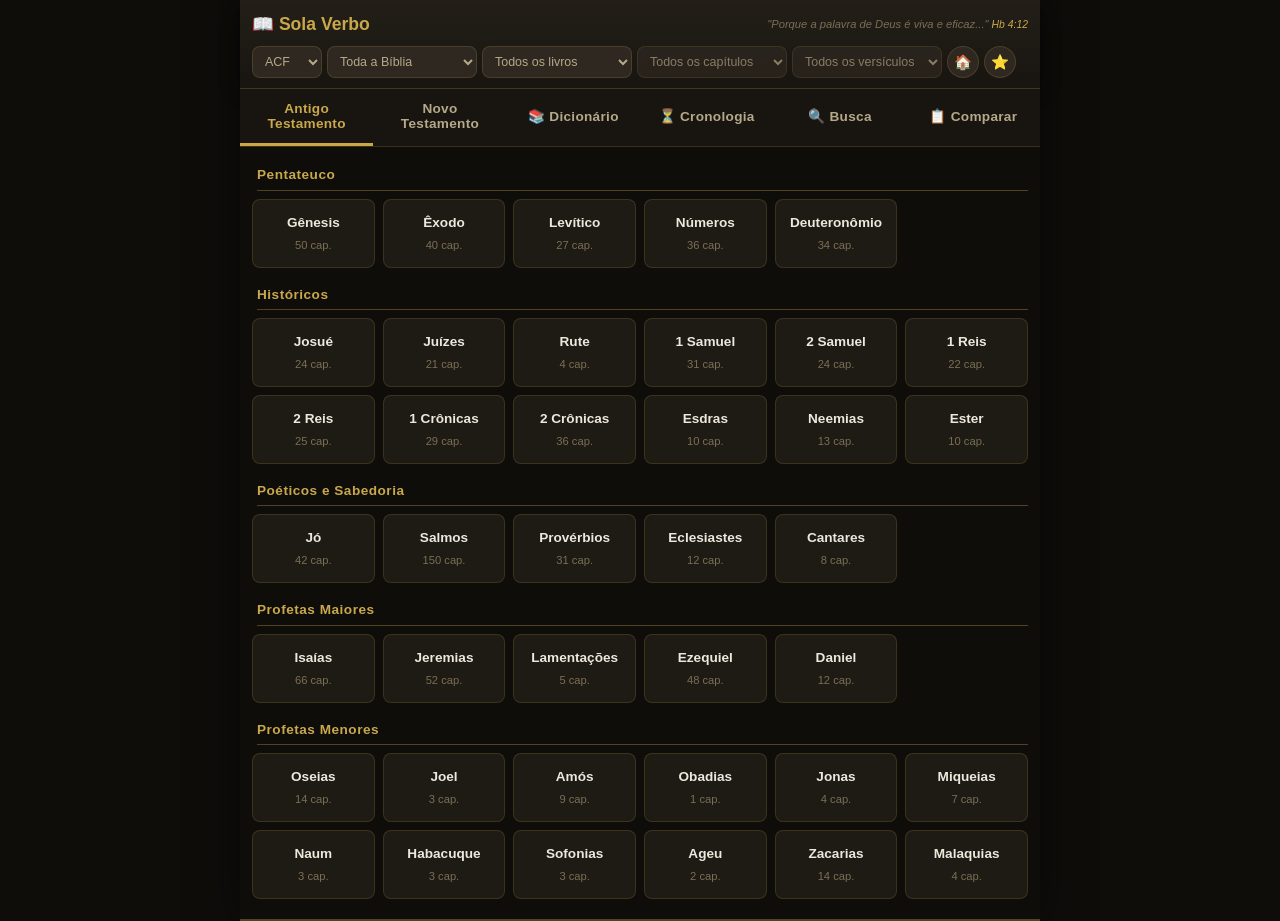
==== commit f0e332dd: "mudança botões, home, favoritos" ====
--- a/index.html
+++ b/index.html
@@ -1,278 +1,264 @@
 <!DOCTYPE html>
 <html lang="pt-BR">
-    <head>
-        <meta charset="UTF-8">
-        <meta name="viewport" content="width=device-width, initial-scale=1.0">
-
-        <!-- PWA -->
-        <link rel="manifest" href="manifest.json">
-        <meta name="theme-color" content="#C9A84C">
-        <meta name="mobile-web-app-capable" content="yes">
-        <meta name="apple-mobile-web-app-capable" content="yes">
-        <meta name="apple-mobile-web-app-status-bar-style"
-            content="black-translucent">
-        <meta name="apple-mobile-web-app-title" content="Sola Verbo">
-        <link rel="apple-touch-icon" href="icon-192.png">
-
-        <title>Sola Verbo - Bíblia de Estudo</title>
-        <link rel="icon" type="image/svg+xml" href="favicon.svg">
-        <link rel="stylesheet" href="style.css">
-    </head>
-    <body>
-        <div class="app-container">
-            <header class="app-header">
-                <div class="header-top">
-                    <h1>📖 Sola Verbo</h1>
-                    <span
-                        class="header-verse">"Porque a palavra de Deus é viva e eficaz..."
-                        <small>Hb 4:12</small></span>
-                </div>
-                <div class="search-filters">
-                    <select id="version-selector"
-                        class="filter-select version-select">
-                        <option value="ACF">ACF</option>
-                        <option value="ARA">ARA</option>
-                        <option value="ARC">ARC</option>
-                        <option value="AS21">AS21</option>
-                        <option value="JFAA">JFAA</option>
-                        <option value="KJA">KJA</option>
-                        <option value="KJF">KJF</option>
-                        <option value="NAA">NAA</option>
-                        <option value="NBV">NBV</option>
-                        <option value="NTLH">NTLH</option>
-                        <option value="NVI">NVI</option>
-                        <option value="NVT">NVT</option>
-                        <option value="TB">TB</option>
-                    </select>
-                    <select id="filter-testament" class="filter-select">
-                        <option value="all">Toda a Bíblia</option>
-                        <option value="old">Antigo Testamento</option>
-                        <option value="new">Novo Testamento</option>
-                    </select>
-                    <select id="filter-book" class="filter-select">
-                        <option value="all">Todos os livros</option>
-                    </select>
-                    <select id="filter-chapter" class="filter-select" disabled>
-                        <option value="all">Todos os capítulos</option>
-                    </select>
-                    <select id="filter-verse" class="filter-select" disabled>
-                        <option value="all">Todos os versículos</option>
-                    </select>
-                </div>
-            </header>
-
-            <nav class="nav-menu">
-    <button class="nav-item active" data-tab="old">Antigo Testamento</button>
-    <button class="nav-item" data-tab="new">Novo Testamento</button>
-    <button class="nav-item" data-tab="cronologia">⏳ Cronologia</button>
-    <button class="nav-item" data-tab="search">🔍 Busca</button>
-    <button class="nav-item" data-tab="compare">📋 Comparar</button>
-</nav>
-
-            <main class="main-content">
-                <!-- Lista de Livros -->
-                <div id="book-list" class="book-list">
-                    <div class="loading">Carregando livros</div>
-                </div>
-
-                <!-- Aba de Cronologia -->
-<!-- Aba de Cronologia -->
-<div id="cronologia-view" class="cronologia-view" style="display:none;">
-    <div class="cronologia-container">
-        <div class="cronologia-header">
-            <h2>⏳ Cronologia Bíblica</h2>
-            <p>Linha do tempo dos principais eventos bíblicos</p>
-            <div class="cronologia-tabs">
-                <button class="cronologia-tab active" data-cron="geral">📜 Cronologia Geral</button>
-                <button class="cronologia-tab" data-cron="evangelhos">✝️ Evangelhos</button>
-            </div>
-        </div>
-        <div id="cronologia-content" class="cronologia-content">
-            <div class="loading">Carregando cronologia</div>
-        </div>
-    </div>
-</div>
-
-                <!-- Conteúdo do Capítulo -->
-                <div id="chapter-content" class="chapter-content"
-                    style="display:none;">
-                    <div class="chapter-header">
-                        <button id="back-button" class="back-button">←
-                            Voltar</button>
-                        <button id="prev-chapter-btn" class="nav-chapter-btn"
-                            title="Capítulo anterior">◀</button>
-                        <h2 id="chapter-title"></h2>
-                        <button id="next-chapter-btn" class="nav-chapter-btn"
-                            title="Próximo capítulo">▶</button>
-                        <div class="zoom-controls">
-                            <button id="zoom-out-btn" class="zoom-btn"
-                                title="Diminuir texto">A-</button>
-                            <span id="zoom-level" class="zoom-level">100%</span>
-                            <button id="zoom-in-btn" class="zoom-btn"
-                                title="Aumentar texto">A+</button>
-                            <button id="zoom-reset-btn" class="zoom-btn"
-                                title="Restaurar tamanho">↺</button>
-                        </div>
-                        <div class="audio-controls">
-                            <button id="play-chapter" class="audio-button"
-                                title="Ouvir capítulo">🔊</button>
-                            <button id="pause-chapter" class="audio-button"
-                                title="Pausar" style="display:none;">⏸️</button>
-                            <button id="stop-chapter" class="audio-button"
-                                title="Parar" style="display:none;">⏹️</button>
-                            <select id="audio-speed" class="audio-speed"
-                                title="Velocidade">
-                                <option value="0.5">0.5x</option>
-                                <option value="0.75">0.75x</option>
-                                <option value="1" selected>1x</option>
-                                <option value="1.25">1.25x</option>
-                                <option value="1.5">1.5x</option>
-                                <option value="2">2x</option>
-                            </select>
-                        </div>
-                        <div class="search-results-nav" style="display:none;">
-                            <button id="prev-result"
-                                class="nav-result">↑</button>
-                            <span id="result-counter">0 de 0</span>
-                            <button id="next-result"
-                                class="nav-result">↓</button>
-                            <button id="show-occurrences"
-                                class="occurrences-button">📊</button>
-                            <button id="clear-search"
-                                class="clear-search-button">✕ Limpar</button>
-                            <span class="search-info" id="search-info"></span>
-                        </div>
-                    </div>
-                    <div id="verses-container"></div>
-                </div>
-
-                <!-- Aba de Busca -->
-                <div id="search-view" class="search-view" style="display:none;">
-                    <div class="search-page-container">
-                        <div class="search-hero" id="search-hero">
-                            <h2>🔍 Busca na Bíblia</h2>
-                            <p>Pesquise palavras, frases ou temas em toda a
-                                Escritura</p>
-                            <div class="search-bar-large">
-                                <input type="text" id="search-input-main"
-                                    class="search-input-large"
-                                    placeholder="Digite sua busca..."
-                                    autocomplete="off">
-                                <div id="search-history"
-                                    class="search-history"></div>
-                                <button id="search-button-main"
-                                    class="search-button-large">🔍
-                                    Buscar</button>
+
+<head>
+    <meta charset="UTF-8">
+    <meta name="viewport" content="width=device-width, initial-scale=1.0">
+
+    <!-- PWA -->
+    <link rel="manifest" href="manifest.json">
+    <meta name="theme-color" content="#C9A84C">
+    <meta name="mobile-web-app-capable" content="yes">
+    <meta name="apple-mobile-web-app-capable" content="yes">
+    <meta name="apple-mobile-web-app-status-bar-style" content="black-translucent">
+    <meta name="apple-mobile-web-app-title" content="Sola Verbo">
+    <link rel="apple-touch-icon" href="icon-192.png">
+
+    <title>Sola Verbo - Bíblia de Estudo</title>
+    <link rel="icon" type="image/svg+xml" href="favicon.svg">
+    <link rel="stylesheet" href="style.css">
+</head>
+
+<body>
+    <div class="app-container">
+        <header class="app-header">
+            <div class="header-top">
+                <h1>📖 Sola Verbo</h1>
+                <span class="header-verse">"Porque a palavra de Deus é viva e eficaz..."
+                    <small>Hb 4:12</small></span>
+            </div>
+            <div class="search-filters">
+                <select id="version-selector" class="filter-select version-select">
+                    <option value="ACF">ACF</option>
+                    <option value="ARA">ARA</option>
+                    <option value="ARC">ARC</option>
+                    <option value="AS21">AS21</option>
+                    <option value="JFAA">JFAA</option>
+                    <option value="KJA">KJA</option>
+                    <option value="KJF">KJF</option>
+                    <option value="NAA">NAA</option>
+                    <option value="NBV">NBV</option>
+                    <option value="NTLH">NTLH</option>
+                    <option value="NVI">NVI</option>
+                    <option value="NVT">NVT</option>
+                    <option value="TB">TB</option>
+                </select>
+                <select id="filter-testament" class="filter-select">
+                    <option value="all">Toda a Bíblia</option>
+                    <option value="old">Antigo Testamento</option>
+                    <option value="new">Novo Testamento</option>
+                </select>
+                <select id="filter-book" class="filter-select">
+                    <option value="all">Todos os livros</option>
+                </select>
+                <select id="filter-chapter" class="filter-select" disabled>
+                    <option value="all">Todos os capítulos</option>
+                </select>
+                <select id="filter-verse" class="filter-select" disabled>
+                    <option value="all">Todos os versículos</option>
+                </select>
+
+                <button id="home-button" class="action-button" title="Início">🏠</button>
+                <button id="favorites-button" class="action-button" title="Favoritos">⭐</button>
+            </div>
+        </header>
+
+        <nav class="nav-menu">
+            <button class="nav-item active" data-tab="old">Antigo Testamento</button>
+            <button class="nav-item" data-tab="new">Novo Testamento</button>
+            <button class="nav-item" data-tab="dictionary">📚 Dicionário</button>
+            <button class="nav-item" data-tab="cronologia">⏳ Cronologia</button>
+            <button class="nav-item" data-tab="search">🔍 Busca</button>
+            <button class="nav-item" data-tab="compare">📋 Comparar</button>
+        </nav>
+
+        <main class="main-content">
+            <!-- Lista de Livros -->
+            <div id="book-list" class="book-list">
+                <div class="loading">Carregando livros</div>
+            </div>
+
+            <!-- Aba de Cronologia -->
+            <div id="cronologia-view" class="cronologia-view" style="display:none;">
+                <div class="cronologia-container">
+                    <div class="cronologia-header">
+                        <h2>⏳ Cronologia Bíblica</h2>
+                        <p>Linha do tempo dos principais eventos bíblicos</p>
+                        <div class="cronologia-tabs">
+                            <button class="cronologia-tab active" data-cron="geral">📜 Cronologia Geral</button>
+                            <button class="cronologia-tab" data-cron="evangelhos">✝️ Evangelhos</button>
+                        </div>
+                    </div>
+                    <div id="cronologia-content" class="cronologia-content">
+                        <div class="loading">Carregando cronologia</div>
+                    </div>
+                </div>
+            </div>
+
+            <!-- Conteúdo do Capítulo -->
+            <div id="chapter-content" class="chapter-content" style="display:none;">
+                <div class="chapter-header">
+                    <button id="back-button" class="back-button">←
+                        Voltar</button>
+                    <button id="prev-chapter-btn" class="nav-chapter-btn" title="Capítulo anterior">◀</button>
+                    <h2 id="chapter-title"></h2>
+                    <button id="next-chapter-btn" class="nav-chapter-btn" title="Próximo capítulo">▶</button>
+                    <div class="zoom-controls">
+                        <button id="zoom-out-btn" class="zoom-btn" title="Diminuir texto">A-</button>
+                        <span id="zoom-level" class="zoom-level">100%</span>
+                        <button id="zoom-in-btn" class="zoom-btn" title="Aumentar texto">A+</button>
+                        <button id="zoom-reset-btn" class="zoom-btn" title="Restaurar tamanho">↺</button>
+                    </div>
+                    <div class="audio-controls">
+                        <button id="play-chapter" class="audio-button" title="Ouvir capítulo">🔊</button>
+                        <button id="pause-chapter" class="audio-button" title="Pausar" style="display:none;">⏸️</button>
+                        <button id="stop-chapter" class="audio-button" title="Parar" style="display:none;">⏹️</button>
+                        <select id="audio-speed" class="audio-speed" title="Velocidade">
+                            <option value="0.5">0.5x</option>
+                            <option value="0.75">0.75x</option>
+                            <option value="1" selected>1x</option>
+                            <option value="1.25">1.25x</option>
+                            <option value="1.5">1.5x</option>
+                            <option value="2">2x</option>
+                        </select>
+                    </div>
+                    <div class="search-results-nav" style="display:none;">
+                        <button id="prev-result" class="nav-result">↑</button>
+                        <span id="result-counter">0 de 0</span>
+                        <button id="next-result" class="nav-result">↓</button>
+                        <button id="show-occurrences" class="occurrences-button">📊</button>
+                        <button id="clear-search" class="clear-search-button">✕ Limpar</button>
+                        <span class="search-info" id="search-info"></span>
+                    </div>
+                </div>
+                <div id="verses-container"></div>
+            </div>
+
+            <!-- Aba de Busca -->
+            <div id="search-view" class="search-view" style="display:none;">
+                <div class="search-page-container">
+                    <div class="search-hero" id="search-hero">
+                        <h2>🔍 Busca na Bíblia</h2>
+                        <p>Pesquise palavras, frases ou temas em toda a
+                            Escritura</p>
+                        <div class="search-bar-large">
+                            <input type="text" id="search-input-main" class="search-input-large"
+                                placeholder="Digite sua busca..." autocomplete="off">
+                            <div id="search-history" class="search-history"></div>
+                            <button id="search-button-main" class="search-button-large">🔍
+                                Buscar</button>
+                        </div>
+
+                        <div class="search-actions-bar">
+                            <!-- <button id="home-button" class="action-button" title="Início">🏠</button> -->
+                            <!-- <button id="favorites-button" class="action-button" title="Favoritos">⭐</button> -->
+                            <!-- <button id="dictionary-button" class="action-button" title="Dicionário">📚</button> -->
+                            <!-- <button id="scroll-top-button" class="action-button" title="Voltar ao topo">⬆️</button> -->
+                        </div> 
+
+                    </div>
+
+                    <div id="search-results-page" class="search-results-page" style="display:none;">
+                        <div class="search-results-header">
+                            <button id="back-from-results" class="back-button">← Nova Busca</button>
+                            <h2>Resultados da Busca</h2>
+                            <div class="search-results-summary" id="search-results-summary"></div>
+                        </div>
+                        <div class="search-results-layout">
+                            <aside class="search-results-sidebar" id="search-results-sidebar">
+                                <h3>📊 Ocorrências por Livro</h3>
+                                <div id="results-occurrences-list"></div>
+                            </aside>
+                            <div class="search-results-main" id="search-results-main">
+                                <div id="results-list"></div>
                             </div>
-                            <div class="search-actions-bar">
-                                <button id="home-button" class="action-button"
-                                    title="Início">🏠</button>
-                                <button id="favorites-button"
-                                    class="action-button"
-                                    title="Favoritos">⭐</button>
-                                <button id="dictionary-button"
-                                    class="action-button"
-                                    title="Dicionário">📚</button>
-                                <button id="scroll-top-button"
-                                    class="action-button"
-                                    title="Voltar ao topo">⬆️</button>
-                            </div>
-                        </div>
-
-                        <div id="search-results-page"
-                            class="search-results-page" style="display:none;">
-                            <div class="search-results-header">
-                                <button id="back-from-results"
-                                    class="back-button">← Nova Busca</button>
-                                <h2>Resultados da Busca</h2>
-                                <div class="search-results-summary"
-                                    id="search-results-summary"></div>
-                            </div>
-                            <div class="search-results-layout">
-                                <aside class="search-results-sidebar"
-                                    id="search-results-sidebar">
-                                    <h3>📊 Ocorrências por Livro</h3>
-                                    <div id="results-occurrences-list"></div>
-                                </aside>
-                                <div class="search-results-main"
-                                    id="search-results-main">
-                                    <div id="results-list"></div>
-                                </div>
-                            </div>
-                        </div>
-                    </div>
-                </div>
-
-                <!-- Aba de Comparação -->
-                <div id="compare-view-full" class="compare-view-full"
-                    style="display:none;">
-                    <div class="compare-controls">
-                        <div class="compare-control-item">
-                            <label>Versão 1:</label>
-                            <select id="compare-version-1"
-                                class="filter-select">
-                                <option value="ACF">ACF</option>
-                                <option value="ARA">ARA</option>
-                                <option value="ARC">ARC</option>
-                                <option value="AS21">AS21</option>
-                                <option value="JFAA">JFAA</option>
-                                <option value="KJA">KJA</option>
-                                <option value="KJF">KJF</option>
-                                <option value="NAA">NAA</option>
-                                <option value="NBV">NBV</option>
-                                <option value="NTLH">NTLH</option>
-                                <option value="NVI">NVI</option>
-                                <option value="NVT">NVT</option>
-                                <option value="TB">TB</option>
-                            </select>
-                        </div>
-                        <div class="compare-control-item">
-                            <label>Livro:</label>
-                            <select id="compare-book" class="filter-select">
-                                <option value>Selecione um livro</option>
-                            </select>
-                        </div>
-                        <div class="compare-control-item">
-                            <label>Capítulo:</label>
-                            <select id="compare-chapter" class="filter-select"
-                                disabled>
-                                <option value>Selecione</option>
-                            </select>
-                        </div>
-                        <div class="compare-control-item">
-                            <label>Versão 2:</label>
-                            <select id="compare-version-2"
-                                class="filter-select">
-                                <option value="ACF">ACF</option>
-                                <option value="ARA" selected>ARA</option>
-                                <option value="ARC">ARC</option>
-                                <option value="AS21">AS21</option>
-                                <option value="JFAA">JFAA</option>
-                                <option value="KJA">KJA</option>
-                                <option value="KJF">KJF</option>
-                                <option value="NAA">NAA</option>
-                                <option value="NBV">NBV</option>
-                                <option value="NTLH">NTLH</option>
-                                <option value="NVI">NVI</option>
-                                <option value="NVT">NVT</option>
-                                <option value="TB">TB</option>
-                            </select>
-                        </div>
-                        <button id="compare-btn-go" class="compare-go-btn">🔄
-                            Comparar</button>
-                    </div>
-                    <div class="compare-panes">
-                        <div class="compare-pane-full" id="compare-pane-1">
-                            <div class="compare-pane-header">Selecione um livro
-                                e capítulo</div>
-                        </div>
-                        <div class="compare-pane-full" id="compare-pane-2">
-                            <div class="compare-pane-header">Selecione um livro
-                                e capítulo</div>
-                        </div>
-                    </div>
-                </div>
-            </main>
+                        </div>
+                    </div>
+                </div>
+            </div>
+
+            <!-- Aba de Comparação -->
+            <div id="compare-view-full" class="compare-view-full" style="display:none;">
+                <div class="compare-controls">
+                    <div class="compare-control-item">
+                        <label>Versão 1:</label>
+                        <select id="compare-version-1" class="filter-select">
+                            <option value="ACF">ACF</option>
+                            <option value="ARA">ARA</option>
+                            <option value="ARC">ARC</option>
+                            <option value="AS21">AS21</option>
+                            <option value="JFAA">JFAA</option>
+                            <option value="KJA">KJA</option>
+                            <option value="KJF">KJF</option>
+                            <option value="NAA">NAA</option>
+                            <option value="NBV">NBV</option>
+                            <option value="NTLH">NTLH</option>
+                            <option value="NVI">NVI</option>
+                            <option value="NVT">NVT</option>
+                            <option value="TB">TB</option>
+                        </select>
+                    </div>
+                    <div class="compare-control-item">
+                        <label>Livro:</label>
+                        <select id="compare-book" class="filter-select">
+                            <option value>Selecione um livro</option>
+                        </select>
+                    </div>
+                    <div class="compare-control-item">
+                        <label>Capítulo:</label>
+                        <select id="compare-chapter" class="filter-select" disabled>
+                            <option value>Selecione</option>
+                        </select>
+                    </div>
+                    <div class="compare-control-item">
+                        <label>Versão 2:</label>
+                        <select id="compare-version-2" class="filter-select">
+                            <option value="ACF">ACF</option>
+                            <option value="ARA" selected>ARA</option>
+                            <option value="ARC">ARC</option>
+                            <option value="AS21">AS21</option>
+                            <option value="JFAA">JFAA</option>
+                            <option value="KJA">KJA</option>
+                            <option value="KJF">KJF</option>
+                            <option value="NAA">NAA</option>
+                            <option value="NBV">NBV</option>
+                            <option value="NTLH">NTLH</option>
+                            <option value="NVI">NVI</option>
+                            <option value="NVT">NVT</option>
+                            <option value="TB">TB</option>
+                        </select>
+                    </div>
+                    <button id="compare-btn-go" class="compare-go-btn">🔄
+                        Comparar</button>
+                </div>
+                <div class="compare-panes">
+                    <div class="compare-pane-full" id="compare-pane-1">
+                        <div class="compare-pane-header">Selecione um livro
+                            e capítulo</div>
+                    </div>
+                    <div class="compare-pane-full" id="compare-pane-2">
+                        <div class="compare-pane-header">Selecione um livro
+                            e capítulo</div>
+                    </div>
+                </div>
+            </div>
+
+            <!-- Aba do Dicionário -->
+            <div id="dictionary-view" class="dictionary-view" style="display:none;">
+                <div class="dictionary-page-container">
+                    <div class="dictionary-hero">
+                        <h2>📚 Dicionário Bíblico</h2>
+                        <p>Pesquise termos, nomes e conceitos bíblicos</p>
+                        <div class="search-bar-large">
+                            <input type="text" id="dictionary-search-main" class="search-input-large"
+                                placeholder="Digite um termo..." autocomplete="off">
+                            <button id="dictionary-search-btn" class="search-button-large">🔍 Buscar</button>
+                        </div>
+                    </div>
+                    <div id="dictionary-results-main" class="dictionary-results-container"></div>
+                </div>
+            </div>
+        </main>
 
 
         <!-- Modal de Nota -->
@@ -280,10 +266,12 @@
             <div class="modal-content">
                 <div class="modal-header">
                     <h3>📝 Nota - <span id="note-verse-ref"></span></h3>
-                    <button class="close-button" onclick="document.getElementById('note-modal').style.display='none'">×</button>
+                    <button class="close-button"
+                        onclick="document.getElementById('note-modal').style.display='none'">×</button>
                 </div>
                 <div style="padding:15px;">
-                    <textarea id="note-textarea" class="note-textarea" placeholder="Escreva sua nota aqui..."></textarea>
+                    <textarea id="note-textarea" class="note-textarea"
+                        placeholder="Escreva sua nota aqui..."></textarea>
                     <button id="save-note-btn" class="save-note-btn">💾 Salvar Nota</button>
                 </div>
             </div>
@@ -294,7 +282,8 @@
             <div class="modal-content">
                 <div class="modal-header">
                     <h3>🔗 Referências Cruzadas</h3>
-                    <button class="close-button" onclick="document.getElementById('crossref-modal').style.display='none'">×</button>
+                    <button class="close-button"
+                        onclick="document.getElementById('crossref-modal').style.display='none'">×</button>
                 </div>
                 <div id="crossref-list" class="favorites-list"></div>
             </div>
@@ -331,7 +320,8 @@
                     <button id="close-dictionary" class="close-button">×</button>
                 </div>
                 <div style="padding:15px;">
-                    <input type="text" id="dictionary-search" class="search-input" placeholder="Buscar termo..." style="width:100%;margin-bottom:10px;">
+                    <input type="text" id="dictionary-search" class="search-input" placeholder="Buscar termo..."
+                        style="width:100%;margin-bottom:10px;">
                     <div id="dictionary-results" class="favorites-list"></div>
                 </div>
             </div>
@@ -354,19 +344,20 @@
         </footer>
     </div>
 
-        </div>
-
-        <!-- Scripts -->
-        <script src="js/config.js"></script>
-        <script src="js/data.js"></script>
-        <script src="js/navigation.js"></script>
-        <script src="js/search.js"></script>
-        <script src="js/results.js"></script>
-        <script src="js/study.js"></script>
-        <script src="js/ui.js"></script>
-        <script src="js/audio.js"></script>
-        <script src="js/pages.js"></script>
-        <script src="js/app.js"></script>
-        <script src="js/cronologia.js"></script>
-    </body>
+    </div>
+
+    <!-- Scripts -->
+    <script src="js/config.js"></script>
+    <script src="js/data.js"></script>
+    <script src="js/navigation.js"></script>
+    <script src="js/search.js"></script>
+    <script src="js/results.js"></script>
+    <script src="js/study.js"></script>
+    <script src="js/ui.js"></script>
+    <script src="js/audio.js"></script>
+    <script src="js/pages.js"></script>
+    <script src="js/app.js"></script>
+    <script src="js/cronologia.js"></script>
+</body>
+
 </html>
--- a/style.css
+++ b/style.css
@@ -2201,4 +2201,77 @@
         grid-column: 2 / -1;
         margin-top: 4px;
     }
+}
+
+/* ============ ABA DO DICIONÁRIO ============ */
+.dictionary-view {
+    padding: 0;
+}
+
+.dictionary-page-container {
+    max-width: 700px;
+    margin: 0 auto;
+    padding: 20px 15px;
+}
+
+.dictionary-hero {
+    text-align: center;
+    padding: 30px 20px;
+    background: var(--surface);
+    border-radius: var(--radius);
+    border: 1px solid var(--border);
+    margin-bottom: 20px;
+}
+
+.dictionary-hero h2 {
+    color: var(--gold);
+    font-size: 1.3rem;
+    margin-bottom: 8px;
+}
+
+.dictionary-hero p {
+    color: var(--text3);
+    font-size: 0.85rem;
+    margin-bottom: 20px;
+}
+
+.dictionary-results-container {
+    display: flex;
+    flex-direction: column;
+    gap: 10px;
+}
+
+.dictionary-results-header {
+    color: var(--text2);
+    font-size: 0.85rem;
+    padding: 10px 15px;
+    background: var(--surface);
+    border-radius: var(--radius-sm);
+    border: 1px solid var(--border);
+}
+
+.dictionary-card {
+    background: var(--surface);
+    border: 1px solid var(--border);
+    border-radius: var(--radius);
+    padding: 16px;
+    transition: all 0.3s;
+}
+
+.dictionary-card:hover {
+    border-color: var(--border2);
+    background: var(--highlight);
+}
+
+.dictionary-card-term {
+    color: var(--gold);
+    font-weight: bold;
+    font-size: 1rem;
+    margin-bottom: 8px;
+}
+
+.dictionary-card-definition {
+    color: var(--text2);
+    font-size: 0.85rem;
+    line-height: 1.6;
 }
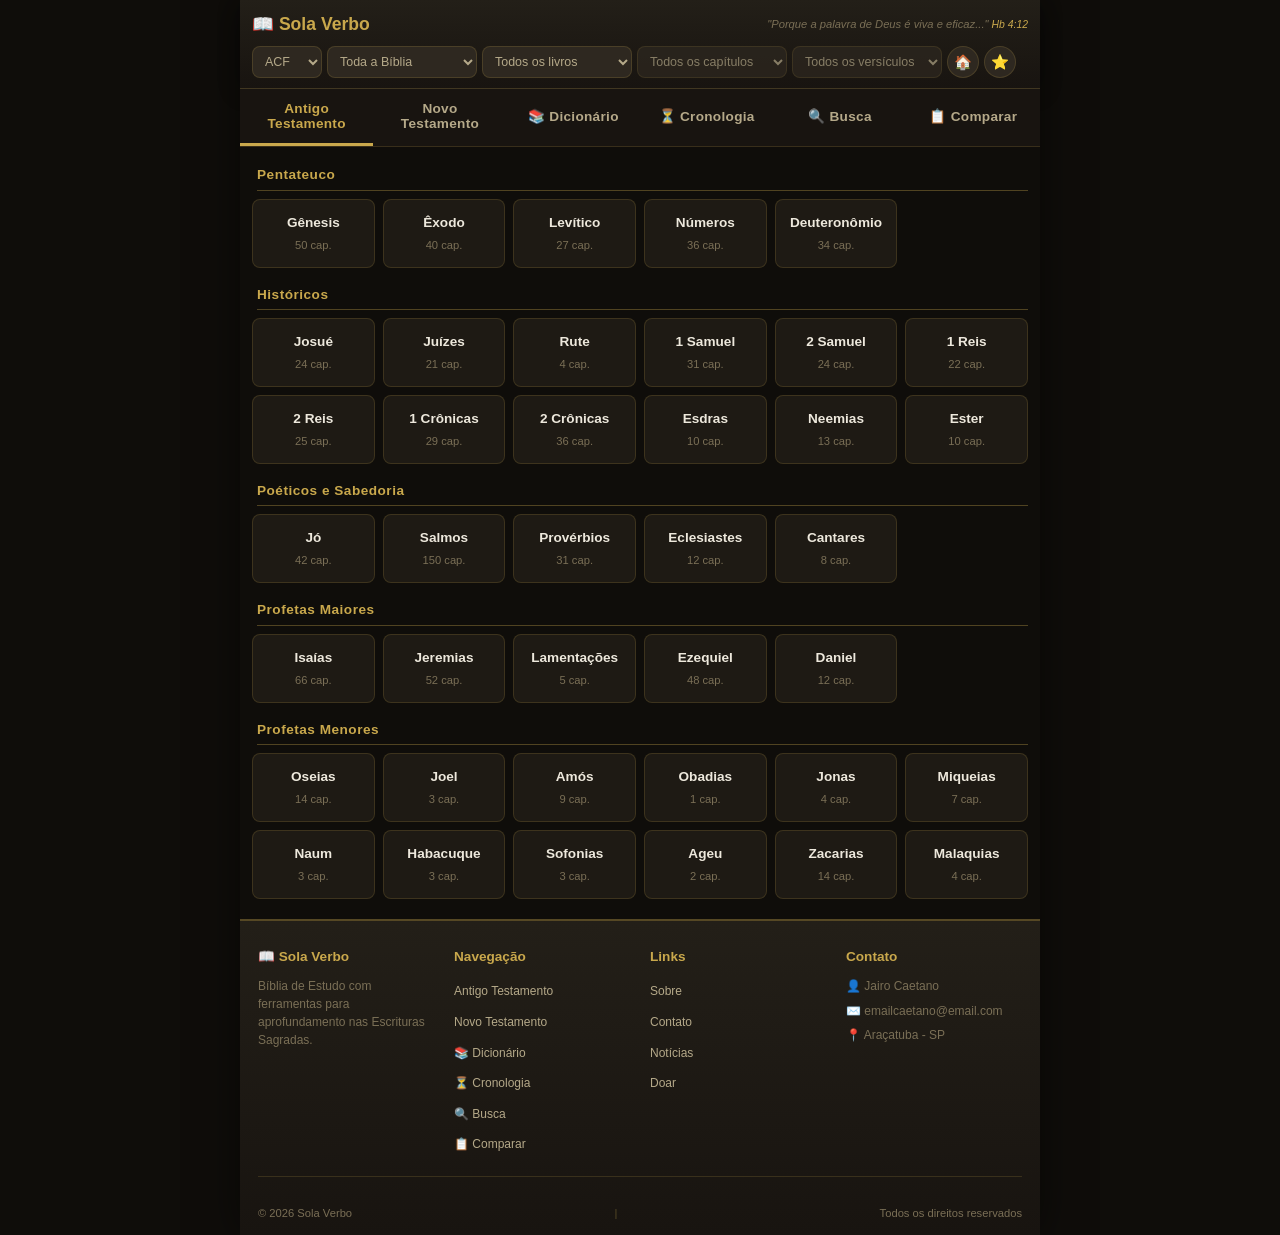
==== commit bfe251fc: "conserto bug, dicionario" ====
--- a/index.html
+++ b/index.html
@@ -154,7 +154,7 @@
                             <!-- <button id="favorites-button" class="action-button" title="Favoritos">⭐</button> -->
                             <!-- <button id="dictionary-button" class="action-button" title="Dicionário">📚</button> -->
                             <!-- <button id="scroll-top-button" class="action-button" title="Voltar ao topo">⬆️</button> -->
-                        </div> 
+                        </div>
 
                     </div>
 
@@ -340,11 +340,50 @@
 
         <!-- Rodapé -->
         <footer class="app-footer">
-            <!-- ... rodapé ... -->
+            <div class="footer-container">
+                <div class="footer-top">
+                    <div class="footer-col">
+                        <h4>📖 Sola Verbo</h4>
+                        <p>Bíblia de Estudo com ferramentas para aprofundamento nas Escrituras Sagradas.</p>
+                    </div>
+                    <div class="footer-col">
+                        <h4>Navegação</h4>
+                        <ul>
+                            <li><a href="#" onclick="switchTab('old')">Antigo Testamento</a></li>
+                            <li><a href="#" onclick="switchTab('new')">Novo Testamento</a></li>
+                            <li><a href="#" onclick="switchTab('dictionary')">📚 Dicionário</a></li>
+                            <li><a href="#" onclick="switchTab('cronologia')">⏳ Cronologia</a></li>
+                            <li><a href="#" onclick="switchTab('search')">🔍 Busca</a></li>
+                            <li><a href="#" onclick="switchTab('compare')">📋 Comparar</a></li>
+                        </ul>
+                    </div>
+                    <div class="footer-col">
+                        <h4>Links</h4>
+                        <ul>
+                            <li><a href="#" onclick="openContentPage('sobre')">Sobre</a></li>
+                            <li><a href="#" onclick="openContentPage('contato')">Contato</a></li>
+                            <li><a href="#" onclick="openContentPage('noticias')">Notícias</a></li>
+                            <li><a href="#" onclick="openContentPage('doar')">Doar</a></li>
+                        </ul>
+                    </div>
+                    <div class="footer-col">
+                        <h4>Contato</h4>
+                        <ul class="footer-contact">
+                            <li>👤 Jairo Caetano</li>
+                            <li>✉️ emailcaetano@email.com</li>
+                            <li>📍 Araçatuba - SP</li>
+                        </ul>
+                    </div>
+                </div>
+                <div class="footer-bottom">
+                    <span>© 2026 Sola Verbo</span>
+                    <span class="footer-separator">|</span>
+                    <span>Todos os direitos reservados</span>
+                </div>
+            </div>
         </footer>
-    </div>
-
-    </div>
+    </div> <!-- Fim do app-container -->
+
 
     <!-- Scripts -->
     <script src="js/config.js"></script>
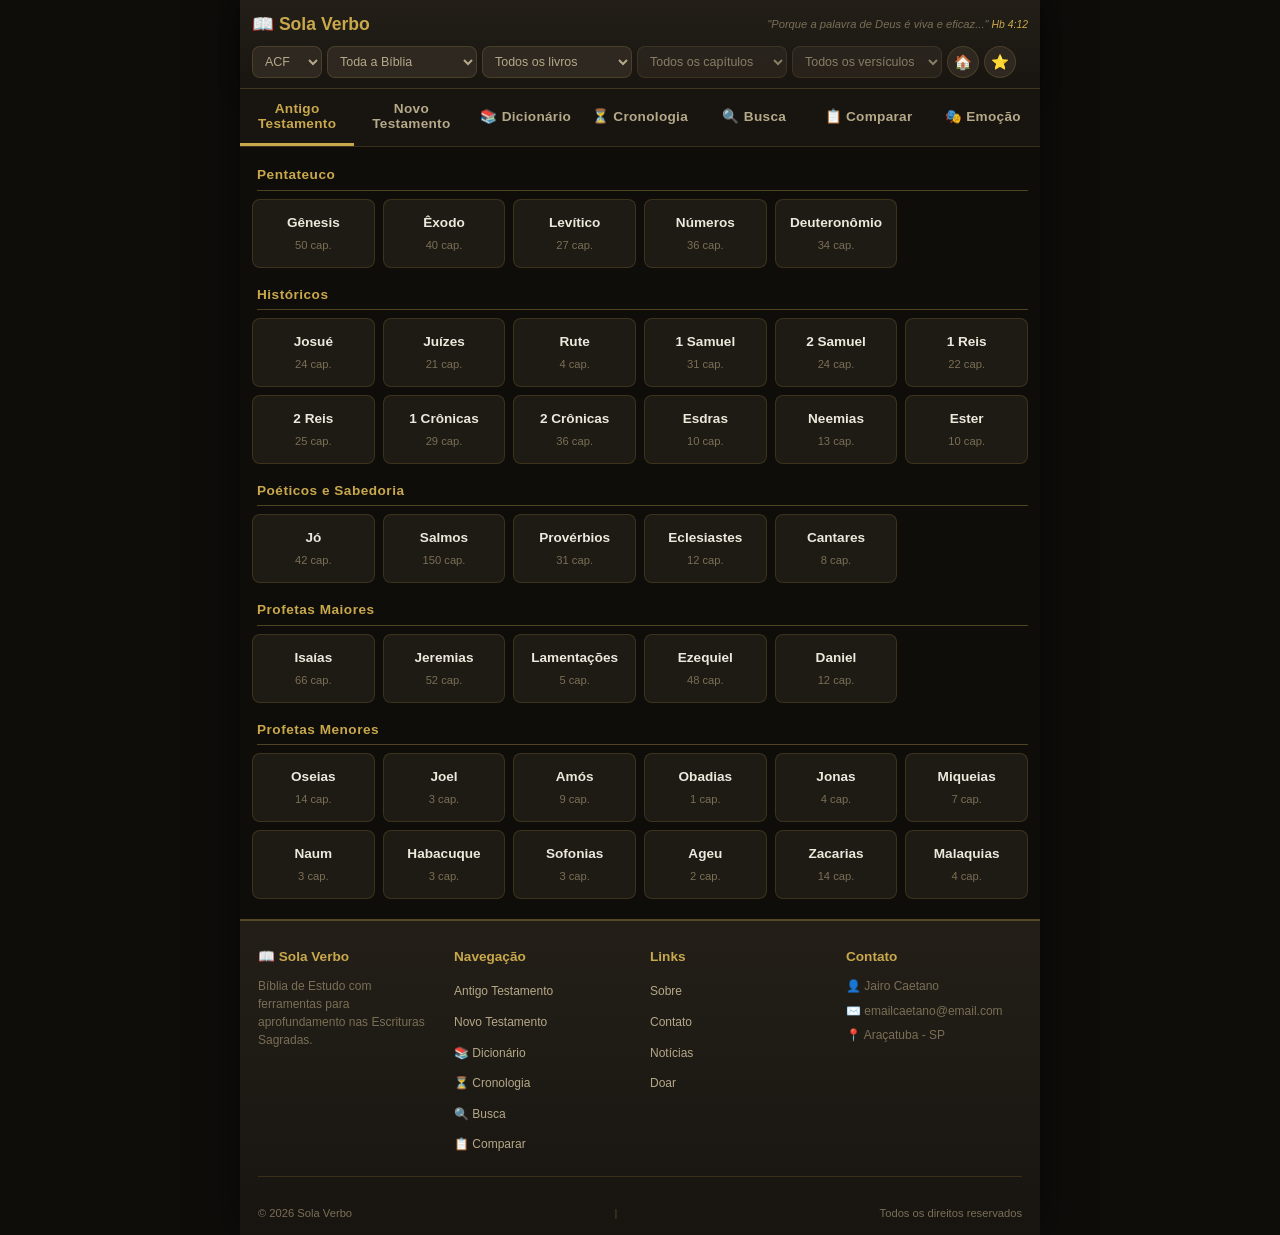
==== commit d44b0e62: "add pesquisa de emoção" ====
--- a/index.html
+++ b/index.html
@@ -70,6 +70,7 @@
             <button class="nav-item" data-tab="cronologia">⏳ Cronologia</button>
             <button class="nav-item" data-tab="search">🔍 Busca</button>
             <button class="nav-item" data-tab="compare">📋 Comparar</button>
+            <button class="nav-item" id="emotion-tab-btn" onclick="toggleEmotionDetector()">🎭 Emoção</button>
         </nav>
 
         <main class="main-content">
@@ -397,6 +398,7 @@
     <script src="js/pages.js"></script>
     <script src="js/app.js"></script>
     <script src="js/cronologia.js"></script>
+    <script src="js/emotion.js"></script>
 </body>
 
 </html>
--- a/style.css
+++ b/style.css
@@ -2274,4 +2274,283 @@
     color: var(--text2);
     font-size: 0.85rem;
     line-height: 1.6;
+}
+
+/* Categorias e referências do dicionário */
+.dictionary-category {
+    background: var(--bg4);
+    color: var(--text3);
+    padding: 2px 8px;
+    border-radius: 10px;
+    font-size: 0.65rem;
+    margin-left: 8px;
+    font-weight: normal;
+    vertical-align: middle;
+}
+
+.dictionary-reference {
+    color: var(--gold);
+    font-size: 0.78rem;
+    margin-top: 6px;
+    font-weight: bold;
+}
+
+.dictionary-verse {
+    color: var(--text2);
+    font-size: 0.8rem;
+    font-style: italic;
+    margin-top: 6px;
+    padding: 8px 12px;
+    background: var(--bg4);
+    border-radius: var(--radius-sm);
+    border-left: 3px solid var(--gold);
+    line-height: 1.5;
+}
+
+.dict-source {
+    color: var(--text3);
+    font-size: 0.7rem;
+    font-weight: normal;
+}
+
+/* ============ DETECTOR DE EMOÇÕES ============ */
+.emotion-detector {
+    position: fixed;
+    bottom: 80px;
+    right: 20px;
+    width: 380px;
+    max-width: 90vw;
+    background: var(--surface);
+    border: 2px solid var(--border2);
+    border-radius: var(--radius);
+    box-shadow: 0 10px 40px rgba(0,0,0,0.6);
+    z-index: 500;
+    display: block;
+}
+
+.emotion-detector-header {
+    display: flex;
+    justify-content: space-between;
+    align-items: center;
+    padding: 12px 15px;
+    border-bottom: 1px solid var(--border);
+    background: var(--bg2);
+    border-radius: var(--radius) var(--radius) 0 0;
+}
+
+.emotion-detector-title {
+    color: var(--gold);
+    font-weight: bold;
+    font-size: 0.9rem;
+}
+
+.emotion-close-btn {
+    background: none;
+    border: none;
+    color: var(--text3);
+    font-size: 1.3rem;
+    cursor: pointer;
+    padding: 0 5px;
+}
+
+.emotion-close-btn:hover {
+    color: var(--text);
+}
+
+.emotion-input-area {
+    padding: 12px;
+}
+
+.emotion-textarea {
+    width: 100%;
+    padding: 10px;
+    background: var(--bg4);
+    color: var(--text);
+    border: 1px solid var(--border);
+    border-radius: var(--radius-sm);
+    font-family: inherit;
+    font-size: 0.85rem;
+    resize: vertical;
+}
+
+.emotion-textarea:focus {
+    outline: none;
+    border-color: var(--gold);
+}
+
+.emotion-actions {
+    display: flex;
+    gap: 8px;
+    margin-top: 8px;
+}
+
+.emotion-analyze-btn,
+.emotion-clear-btn {
+    padding: 6px 14px;
+    border-radius: var(--radius-sm);
+    border: 1px solid var(--border);
+    cursor: pointer;
+    font-size: 0.8rem;
+    font-weight: bold;
+    transition: all 0.2s;
+}
+
+.emotion-analyze-btn {
+    background: var(--gold-dark);
+    color: var(--gold-light);
+}
+
+.emotion-analyze-btn:hover {
+    background: var(--gold);
+    color: var(--bg);
+}
+
+.emotion-clear-btn {
+    background: var(--bg4);
+    color: var(--text2);
+}
+
+.emotion-clear-btn:hover {
+    background: var(--fav);
+    color: white;
+}
+
+.emotion-results {
+    padding: 0 12px 12px;
+}
+
+.emotion-placeholder {
+    text-align: center;
+    color: var(--text3);
+    font-size: 0.8rem;
+    padding: 15px;
+}
+
+.emotion-neutral {
+    text-align: center;
+    padding: 15px;
+}
+
+.emotion-neutral-icon {
+    font-size: 2rem;
+    display: block;
+    margin-bottom: 8px;
+}
+
+.emotion-hint {
+    color: var(--text3);
+    font-size: 0.7rem;
+    margin-top: 6px;
+}
+
+.emotion-dominant {
+    background: var(--bg4);
+    border-left: 4px solid;
+    border-radius: var(--radius-sm);
+    padding: 12px;
+    margin-bottom: 10px;
+}
+
+.emotion-dominant-header {
+    display: flex;
+    align-items: center;
+    gap: 8px;
+    margin-bottom: 6px;
+}
+
+.emotion-dominant-emoji {
+    font-size: 1.5rem;
+}
+
+.emotion-dominant-label {
+    color: var(--text);
+    font-weight: bold;
+    font-size: 0.95rem;
+    flex: 1;
+}
+
+.emotion-dominant-score {
+    color: var(--gold);
+    font-weight: bold;
+    font-size: 0.85rem;
+}
+
+.emotion-dominant-words {
+    display: flex;
+    flex-wrap: wrap;
+    gap: 4px;
+}
+
+.emotion-word-tag {
+    color: white;
+    padding: 2px 8px;
+    border-radius: 10px;
+    font-size: 0.7rem;
+}
+
+.emotion-others {
+    margin-bottom: 10px;
+}
+
+.emotion-others-title {
+    color: var(--text3);
+    font-size: 0.75rem;
+    margin-bottom: 6px;
+}
+
+.emotion-bar-item {
+    display: flex;
+    align-items: center;
+    gap: 6px;
+    margin-bottom: 4px;
+}
+
+.emotion-bar-emoji {
+    font-size: 0.9rem;
+    min-width: 20px;
+    text-align: center;
+}
+
+.emotion-bar-label {
+    color: var(--text2);
+    font-size: 0.75rem;
+    min-width: 60px;
+}
+
+.emotion-bar-container {
+    flex: 1;
+    height: 6px;
+    background: var(--bg4);
+    border-radius: 3px;
+    overflow: hidden;
+}
+
+.emotion-bar-fill {
+    height: 100%;
+    border-radius: 3px;
+    transition: width 0.3s;
+}
+
+.emotion-bar-score {
+    color: var(--text3);
+    font-size: 0.7rem;
+    min-width: 30px;
+    text-align: right;
+}
+
+.emotion-total {
+    text-align: center;
+    color: var(--text3);
+    font-size: 0.7rem;
+    padding: 8px;
+    border-top: 1px solid var(--border);
+}
+
+@media (max-width: 480px) {
+    .emotion-detector {
+        bottom: 20px;
+        right: 10px;
+        left: 10px;
+        max-width: none;
+    }
 }
